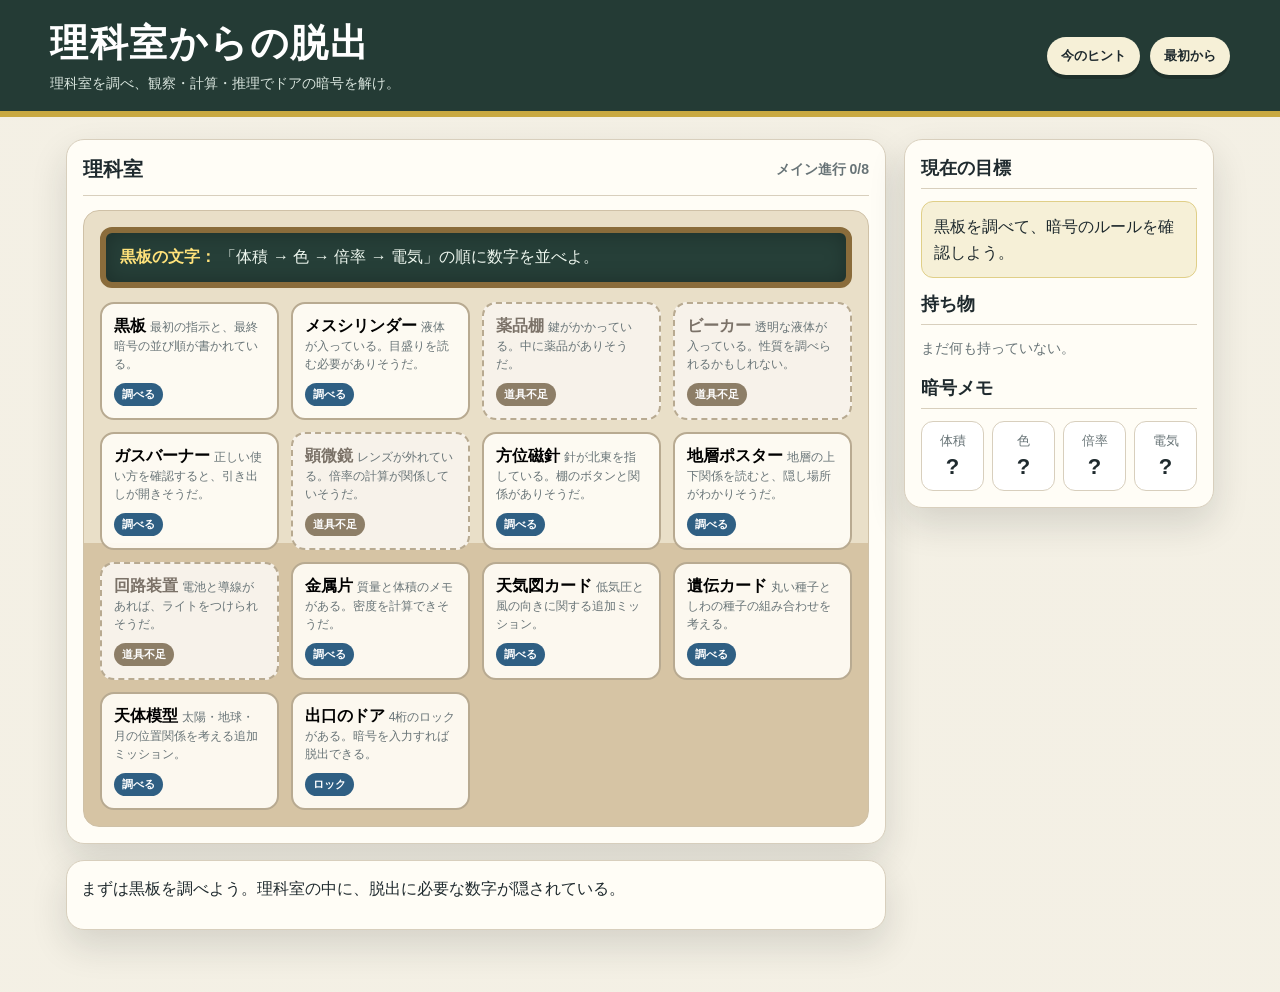
==== escape.html @ 9739a422 "Create escape.html" ====
<!DOCTYPE html>
<html lang="ja">
<head>
  <meta charset="UTF-8" />
  <meta name="viewport" content="width=device-width, initial-scale=1.0" />
  <title>理科室からの脱出</title>

  <style>
    :root {
      --bg: #f3efe3;
      --paper: #fffdf6;
      --ink: #1f2a2e;
      --sub: #687477;
      --green: #2f6f5e;
      --dark-green: #244f45;
      --blue: #2f5f83;
      --red: #a3463a;
      --yellow: #e0bc4f;
      --line: #d8cfbd;
      --shadow: 0 16px 36px rgba(30, 35, 38, 0.14);
      --radius: 18px;
    }

    * {
      box-sizing: border-box;
    }

    body {
      margin: 0;
      font-family: "Yu Gothic", "Hiragino Sans", "Meiryo", sans-serif;
      background:
        linear-gradient(rgba(243, 239, 227, 0.94), rgba(243, 239, 227, 0.94)),
        repeating-linear-gradient(
          90deg,
          transparent 0,
          transparent 38px,
          rgba(0,0,0,0.025) 39px
        );
      color: var(--ink);
    }

    header {
      background: #243b35;
      color: white;
      padding: 18px 20px;
      border-bottom: 6px solid #c9a941;
    }

    .header-inner {
      max-width: 1180px;
      margin: 0 auto;
      display: flex;
      justify-content: space-between;
      gap: 16px;
      align-items: center;
      flex-wrap: wrap;
    }

    h1 {
      margin: 0;
      font-size: clamp(24px, 4vw, 38px);
      letter-spacing: 0.04em;
    }

    .header-note {
      margin: 6px 0 0;
      color: #d9e5de;
      font-size: 14px;
    }

    .top-buttons {
      display: flex;
      gap: 10px;
      flex-wrap: wrap;
    }

    button {
      font-family: inherit;
    }

    .small-btn {
      border: none;
      border-radius: 999px;
      background: #f6f0d7;
      color: #1f2a2e;
      padding: 10px 14px;
      cursor: pointer;
      font-weight: 700;
      box-shadow: 0 4px 0 rgba(0,0,0,0.18);
    }

    .small-btn:hover {
      transform: translateY(1px);
      box-shadow: 0 3px 0 rgba(0,0,0,0.18);
    }

    main {
      max-width: 1180px;
      margin: 22px auto;
      padding: 0 16px 40px;
      display: grid;
      grid-template-columns: minmax(0, 1fr) 310px;
      gap: 18px;
    }

    @media (max-width: 900px) {
      main {
        grid-template-columns: 1fr;
      }
    }

    .room-wrap,
    .side-panel,
    .message-box {
      background: var(--paper);
      border: 1px solid var(--line);
      border-radius: var(--radius);
      box-shadow: var(--shadow);
    }

    .room-wrap {
      padding: 16px;
    }

    .room-title {
      display: flex;
      justify-content: space-between;
      align-items: center;
      gap: 12px;
      border-bottom: 1px solid var(--line);
      padding-bottom: 12px;
      margin-bottom: 14px;
    }

    .room-title h2 {
      margin: 0;
      font-size: 20px;
    }

    .progress {
      font-size: 14px;
      color: var(--sub);
      font-weight: 700;
    }

    .room {
      min-height: 560px;
      border-radius: 16px;
      padding: 16px;
      background:
        linear-gradient(to bottom, #e9dfc8 0 54%, #d6c4a4 54% 100%);
      border: 1px solid #cfc1a7;
      position: relative;
      overflow: hidden;
    }

    .blackboard-band {
      background: #263f38;
      color: #eef7ef;
      border: 6px solid #8a6c3b;
      border-radius: 12px;
      padding: 14px;
      margin-bottom: 14px;
      box-shadow: inset 0 0 20px rgba(0,0,0,0.25);
    }

    .blackboard-band strong {
      color: #ffe27a;
    }

    .spots {
      display: grid;
      grid-template-columns: repeat(4, minmax(120px, 1fr));
      gap: 12px;
    }

    @media (max-width: 720px) {
      .spots {
        grid-template-columns: repeat(2, minmax(120px, 1fr));
      }
    }

    .spot {
      min-height: 108px;
      border: 2px solid #b8aa91;
      border-radius: 14px;
      background: rgba(255, 253, 246, 0.92);
      cursor: pointer;
      text-align: left;
      padding: 12px;
      display: flex;
      flex-direction: column;
      justify-content: space-between;
      transition: 0.16s ease;
      position: relative;
    }

    .spot:hover {
      transform: translateY(-2px);
      border-color: var(--green);
      box-shadow: 0 10px 20px rgba(0,0,0,0.12);
    }

    .spot.solved {
      background: #eef7ee;
      border-color: #77a97f;
    }

    .spot.locked {
      background: #f7f2ea;
      color: #7b7268;
      border-style: dashed;
    }

    .spot-name {
      font-size: 16px;
      font-weight: 800;
    }

    .spot-desc {
      font-size: 12px;
      color: var(--sub);
      line-height: 1.5;
      margin-top: 4px;
    }

    .badge {
      display: inline-block;
      width: fit-content;
      font-size: 11px;
      font-weight: 800;
      color: white;
      background: var(--blue);
      border-radius: 999px;
      padding: 4px 8px;
      margin-top: 10px;
    }

    .spot.solved .badge {
      background: var(--green);
    }

    .spot.locked .badge {
      background: #8d7e67;
    }

    .side-panel {
      padding: 16px;
      height: fit-content;
      position: sticky;
      top: 12px;
    }

    .side-panel h2 {
      font-size: 18px;
      margin: 0 0 12px;
      padding-bottom: 8px;
      border-bottom: 1px solid var(--line);
    }

    .objective {
      background: #f6f0d7;
      border: 1px solid #e0cf88;
      border-radius: 12px;
      padding: 12px;
      line-height: 1.6;
      margin-bottom: 14px;
    }

    .inventory {
      display: grid;
      gap: 8px;
      margin-bottom: 16px;
    }

    .item {
      border: 1px solid var(--line);
      background: #fff;
      border-radius: 12px;
      padding: 10px;
      font-size: 14px;
    }

    .empty {
      color: var(--sub);
      font-size: 14px;
      line-height: 1.6;
    }

    .code-list {
      display: grid;
      grid-template-columns: repeat(4, 1fr);
      gap: 8px;
    }

    .code-cell {
      background: #fff;
      border: 1px solid var(--line);
      border-radius: 12px;
      text-align: center;
      padding: 10px 4px;
    }

    .code-cell small {
      display: block;
      color: var(--sub);
      margin-bottom: 4px;
    }

    .code-cell strong {
      font-size: 22px;
    }

    .message-box {
      margin-top: 16px;
      padding: 14px;
      line-height: 1.7;
      min-height: 70px;
    }

    .message-box strong {
      color: var(--green);
    }

    .modal-back {
      position: fixed;
      inset: 0;
      background: rgba(15, 20, 22, 0.55);
      display: none;
      align-items: center;
      justify-content: center;
      padding: 18px;
      z-index: 20;
    }

    .modal-back.show {
      display: flex;
    }

    .modal {
      width: min(720px, 100%);
      max-height: 90vh;
      overflow: auto;
      background: var(--paper);
      border-radius: 20px;
      border: 1px solid var(--line);
      box-shadow: 0 24px 60px rgba(0,0,0,0.28);
      padding: 18px;
    }

    .modal-head {
      display: flex;
      justify-content: space-between;
      gap: 12px;
      align-items: center;
      border-bottom: 1px solid var(--line);
      padding-bottom: 10px;
      margin-bottom: 14px;
    }

    .modal h2 {
      margin: 0;
      font-size: 22px;
    }

    .close-btn {
      border: none;
      background: #e8e0d1;
      border-radius: 999px;
      width: 36px;
      height: 36px;
      cursor: pointer;
      font-size: 18px;
      font-weight: 800;
    }

    .question {
      background: #fff;
      border: 1px solid var(--line);
      border-radius: 14px;
      padding: 14px;
      line-height: 1.8;
      margin-bottom: 12px;
    }

    .choices {
      display: grid;
      gap: 10px;
    }

    .choice-btn,
    .action-btn {
      border: 1px solid #b8aa91;
      background: #fff;
      border-radius: 12px;
      padding: 12px;
      cursor: pointer;
      text-align: left;
      font-size: 15px;
      line-height: 1.5;
    }

    .choice-btn:hover,
    .action-btn:hover {
      border-color: var(--green);
      background: #f4fbf4;
    }

    .action-btn {
      background: var(--green);
      color: white;
      font-weight: 800;
      text-align: center;
      border: none;
      margin-top: 12px;
    }

    .status {
      margin-top: 12px;
      padding: 12px;
      border-radius: 12px;
      line-height: 1.7;
      display: none;
    }

    .status.show {
      display: block;
    }

    .status.ok {
      background: #edf7ed;
      border: 1px solid #98c49b;
    }

    .status.ng {
      background: #fff0ed;
      border: 1px solid #d99a90;
    }

    .hint-box {
      margin-top: 12px;
      background: #f6f0d7;
      border: 1px solid #e0cf88;
      border-radius: 12px;
      padding: 12px;
      line-height: 1.7;
      display: none;
    }

    .hint-box.show {
      display: block;
    }

    .input-row {
      display: flex;
      gap: 10px;
      flex-wrap: wrap;
      margin-top: 12px;
    }

    .lock-input {
      font-size: 24px;
      letter-spacing: 0.2em;
      padding: 10px 12px;
      border-radius: 12px;
      border: 1px solid var(--line);
      width: 180px;
      background: #fff;
    }

    .clear-screen {
      background: #edf7ed;
      border: 1px solid #98c49b;
      border-radius: 16px;
      padding: 16px;
      line-height: 1.8;
    }

    .review-list {
      margin: 10px 0 0;
      padding-left: 1.2em;
    }

    .review-list li {
      margin-bottom: 6px;
    }
  </style>
</head>

<body>
  <header>
    <div class="header-inner">
      <div>
        <h1>理科室からの脱出</h1>
        <p class="header-note">理科室を調べ、観察・計算・推理でドアの暗号を解け。</p>
      </div>
      <div class="top-buttons">
        <button class="small-btn" id="hintBtn">今のヒント</button>
        <button class="small-btn" id="resetBtn">最初から</button>
      </div>
    </div>
  </header>

  <main>
    <section>
      <div class="room-wrap">
        <div class="room-title">
          <h2>理科室</h2>
          <div class="progress" id="progressText">進行状況を読み込み中...</div>
        </div>

        <div class="room">
          <div class="blackboard-band">
            <strong>黒板の文字：</strong>
            「体積 → 色 → 倍率 → 電気」の順に数字を並べよ。
          </div>

          <div class="spots">
            <button class="spot" data-spot="blackboard">
              <span>
                <span class="spot-name">黒板</span>
                <span class="spot-desc">最初の指示と、最終暗号の並び順が書かれている。</span>
              </span>
              <span class="badge"></span>
            </button>

            <button class="spot" data-spot="cylinder">
              <span>
                <span class="spot-name">メスシリンダー</span>
                <span class="spot-desc">液体が入っている。目盛りを読む必要がありそうだ。</span>
              </span>
              <span class="badge"></span>
            </button>

            <button class="spot" data-spot="shelf">
              <span>
                <span class="spot-name">薬品棚</span>
                <span class="spot-desc">鍵がかかっている。中に薬品がありそうだ。</span>
              </span>
              <span class="badge"></span>
            </button>

            <button class="spot" data-spot="beaker">
              <span>
                <span class="spot-name">ビーカー</span>
                <span class="spot-desc">透明な液体が入っている。性質を調べられるかもしれない。</span>
              </span>
              <span class="badge"></span>
            </button>

            <button class="spot" data-spot="burner">
              <span>
                <span class="spot-name">ガスバーナー</span>
                <span class="spot-desc">正しい使い方を確認すると、引き出しが開きそうだ。</span>
              </span>
              <span class="badge"></span>
            </button>

            <button class="spot" data-spot="microscope">
              <span>
                <span class="spot-name">顕微鏡</span>
                <span class="spot-desc">レンズが外れている。倍率の計算が関係していそうだ。</span>
              </span>
              <span class="badge"></span>
            </button>

            <button class="spot" data-spot="compass">
              <span>
                <span class="spot-name">方位磁針</span>
                <span class="spot-desc">針が北東を指している。棚のボタンと関係がありそうだ。</span>
              </span>
              <span class="badge"></span>
            </button>

            <button class="spot" data-spot="geology">
              <span>
                <span class="spot-name">地層ポスター</span>
                <span class="spot-desc">地層の上下関係を読むと、隠し場所がわかりそうだ。</span>
              </span>
              <span class="badge"></span>
            </button>

            <button class="spot" data-spot="circuit">
              <span>
                <span class="spot-name">回路装置</span>
                <span class="spot-desc">電池と導線があれば、ライトをつけられそうだ。</span>
              </span>
              <span class="badge"></span>
            </button>

            <button class="spot" data-spot="density">
              <span>
                <span class="spot-name">金属片</span>
                <span class="spot-desc">質量と体積のメモがある。密度を計算できそうだ。</span>
              </span>
              <span class="badge"></span>
            </button>

            <button class="spot" data-spot="weather">
              <span>
                <span class="spot-name">天気図カード</span>
                <span class="spot-desc">低気圧と風の向きに関する追加ミッション。</span>
              </span>
              <span class="badge"></span>
            </button>

            <button class="spot" data-spot="heredity">
              <span>
                <span class="spot-name">遺伝カード</span>
                <span class="spot-desc">丸い種子としわの種子の組み合わせを考える。</span>
              </span>
              <span class="badge"></span>
            </button>

            <button class="spot" data-spot="space">
              <span>
                <span class="spot-name">天体模型</span>
                <span class="spot-desc">太陽・地球・月の位置関係を考える追加ミッション。</span>
              </span>
              <span class="badge"></span>
            </button>

            <button class="spot" data-spot="door">
              <span>
                <span class="spot-name">出口のドア</span>
                <span class="spot-desc">4桁のロックがある。暗号を入力すれば脱出できる。</span>
              </span>
              <span class="badge"></span>
            </button>
          </div>
        </div>
      </div>

      <div class="message-box" id="messageBox">
        まずは黒板を調べよう。理科室の中に、脱出に必要な数字が隠されている。
      </div>
    </section>

    <aside class="side-panel">
      <h2>現在の目標</h2>
      <div class="objective" id="objectiveBox">
        黒板を調べて、暗号のルールを確認しよう。
      </div>

      <h2>持ち物</h2>
      <div class="inventory" id="inventoryBox"></div>

      <h2>暗号メモ</h2>
      <div class="code-list">
        <div class="code-cell">
          <small>体積</small>
          <strong id="codeVolume">?</strong>
        </div>
        <div class="code-cell">
          <small>色</small>
          <strong id="codeColor">?</strong>
        </div>
        <div class="code-cell">
          <small>倍率</small>
          <strong id="codeMicro">?</strong>
        </div>
        <div class="code-cell">
          <small>電気</small>
          <strong id="codeElectric">?</strong>
        </div>
      </div>
    </aside>
  </main>

  <div class="modal-back" id="modalBack">
    <div class="modal">
      <div class="modal-head">
        <h2 id="modalTitle">タイトル</h2>
        <button class="close-btn" id="closeModal">×</button>
      </div>
      <div id="modalBody"></div>
      <div class="hint-box" id="modalHint"></div>
      <div class="status" id="modalStatus"></div>
    </div>
  </div>

  <script>
    const FINAL_CODE = "8714";

    const defaultState = {
      items: [],
      solved: {},
      codes: {},
      hintIndex: {},
      currentTarget: "黒板を調べて、暗号のルールを確認しよう。",
      clear: false
    };

    let state = loadState();

    const itemInfo = {
      "小さな鍵": "薬品棚を開けるための鍵。",
      "BTB溶液": "酸性・中性・アルカリ性を色で調べる薬品。",
      "接眼レンズ": "顕微鏡に取り付けるレンズ。",
      "導線": "回路をつなぐための線。",
      "電池": "回路に電流を流すための電源。"
    };

    const hints = {
      blackboard: [
        "黒板には、最後の暗号の並び順が書かれている。",
        "体積、色、倍率、電気の4つの数字を集める。",
        "集めた数字を、黒板の順番でドアに入力する。"
      ],
      cylinder: [
        "メスシリンダーは、目線を液面と同じ高さにして読む。",
        "液面は少しへこんで見える。読むのは一番低いところ。",
        "この液体は38mL。暗号には一の位を使う。"
      ],
      shelf: [
        "薬品棚には鍵がかかっている。",
        "鍵は、最初に解ける測定の謎に関係している。",
        "メスシリンダーを調べてみよう。"
      ],
      beaker: [
        "透明な液体の性質を調べるには、薬品が必要。",
        "BTB溶液は、酸性で黄色、中性で緑色、アルカリ性で青色になる。",
        "黄色になったら、薬品棚のメモの『黄』に対応する数字を見る。"
      ],
      burner: [
        "ガスバーナーは、安全な手順で使う必要がある。",
        "マッチに火をつけてから、ガス調節ねじを少し開く。",
        "元栓を開く → マッチに火 → ガス調節ねじ → 空気調節ねじ、の順に考える。"
      ],
      microscope: [
        "顕微鏡は、接眼レンズと対物レンズの倍率をかける。",
        "接眼レンズ10倍、対物レンズ15倍なら、10×15。",
        "150倍なので、暗号には百の位の1を使う。"
      ],
      compass: [
        "方位磁針のN極は北を指す。",
        "北東は、北と東の間の方角。",
        "棚の方角ボタンは、N → E の順に押す。"
      ],
      geology: [
        "地層は、ふつう下にあるものほど古い。",
        "ポスターの一番下の地層に注目する。",
        "一番古い地層の裏に電池が隠されている。"
      ],
      circuit: [
        "電流計は、電流の通り道に入れる。",
        "電圧計は、測りたい部分をはさむようにつなぐ。",
        "電流計は直列、電圧計は並列。"
      ],
      door: [
        "ドアの暗号は4桁。",
        "黒板の順番は、体積 → 色 → 倍率 → 電気。",
        "暗号メモの4つの数字を左から順に入力する。"
      ],
      density: [
        "密度は、質量÷体積で求める。",
        "54g ÷ 20cm³ を計算する。",
        "密度は2.7g/cm³。アルミニウムに近い。"
      ],
      weather: [
        "日本付近の低気圧では、風は中心に向かって吹き込む。",
        "北半球では、低気圧のまわりの風は反時計回りに吹き込む。",
        "答えは反時計回り。"
      ],
      heredity: [
        "Aaの親は、Aかaのどちらかを子に渡す。",
        "Aa×Aaでは、AA、Aa、Aa、aaの4通りになる。",
        "表れ方は、丸：しわ＝3：1。"
      ],
      space: [
        "満月は、太陽・地球・月の順にほぼ一直線になるときに見える。",
        "地球から見ると、月の太陽に照らされた面が全部見える。",
        "満月では、地球が太陽と月の間にある。"
      ]
    };

    const spotNames = {
      blackboard: "黒板",
      cylinder: "メスシリンダー",
      shelf: "薬品棚",
      beaker: "ビーカー",
      burner: "ガスバーナー",
      microscope: "顕微鏡",
      compass: "方位磁針",
      geology: "地層ポスター",
      circuit: "回路装置",
      density: "金属片",
      weather: "天気図カード",
      heredity: "遺伝カード",
      space: "天体模型",
      door: "出口のドア"
    };

    const requiredItems = {
      shelf: ["小さな鍵"],
      beaker: ["BTB溶液"],
      microscope: ["接眼レンズ"],
      circuit: ["導線", "電池"]
    };

    document.querySelectorAll(".spot").forEach(button => {
      button.addEventListener("click", () => {
        const spot = button.dataset.spot;
        handleSpot(spot);
      });
    });

    document.getElementById("closeModal").addEventListener("click", closeModal);
    document.getElementById("modalBack").addEventListener("click", event => {
      if (event.target.id === "modalBack") closeModal();
    });

    document.getElementById("resetBtn").addEventListener("click", () => {
      const ok = confirm("最初からやり直しますか？");
      if (!ok) return;
      localStorage.removeItem("rikaEscapeState");
      state = structuredClone(defaultState);
      saveState();
      render();
      setMessage("最初から始めます。まずは黒板を調べよう。");
    });

    document.getElementById("hintBtn").addEventListener("click", () => {
      openInfo(
        "blackboard",
        "今のヒント",
        `
          <div class="question">
            <p><strong>現在の目標</strong></p>
            <p>${state.currentTarget}</p>
            <p>迷ったら、まだ解決済みになっていない場所を調べよう。</p>
          </div>
        `
      );
    });

    function handleSpot(spot) {
      if (state.clear && spot !== "door") {
        setMessage("すでに脱出成功している。もう一度遊ぶ場合は「最初から」を押そう。");
        return;
      }

      switch (spot) {
        case "blackboard":
          openBlackboard();
          break;
        case "cylinder":
          openCylinder();
          break;
        case "shelf":
          openShelf();
          break;
        case "beaker":
          openBeaker();
          break;
        case "burner":
          openBurner();
          break;
        case "microscope":
          openMicroscope();
          break;
        case "compass":
          openCompass();
          break;
        case "geology":
          openGeology();
          break;
        case "circuit":
          openCircuit();
          break;
        case "density":
          openDensity();
          break;
        case "weather":
          openWeather();
          break;
        case "heredity":
          openHeredity();
          break;
        case "space":
          openSpace();
          break;
        case "door":
          openDoor();
          break;
      }
    }

    function openBlackboard() {
      state.solved.blackboard = true;
      state.currentTarget = "メスシリンダーを調べて、体積の数字を手に入れよう。";
      saveState();
      render();

      openInfo(
        "blackboard",
        "黒板",
        `
          <div class="question">
            <p>黒板には、先生の文字でこう書かれている。</p>
            <p><strong>「体積 → 色 → 倍率 → 電気」</strong></p>
            <p>4つの数字をこの順番に並べると、出口のドアが開く。</p>
            <p>まずは、理科室の中にある器具を調べよう。</p>
          </div>
        `
      );
      setMessage("黒板のルールを確認した。暗号は「体積 → 色 → 倍率 → 電気」の順番だ。");
    }

    function openCylinder() {
      if (state.solved.cylinder) {
        openInfo(
          "cylinder",
          "メスシリンダー",
          `
            <div class="question">
              <p>液体の体積は38mLだった。</p>
              <p>暗号「体積」の数字は、一の位の <strong>8</strong>。</p>
            </div>
          `
        );
        return;
      }

      askQuestion({
        id: "cylinder",
        title: "メスシリンダー",
        question: `
          <p>メスシリンダーに液体が入っている。</p>
          <p>液面の一番低いところは、30mLと40mLの間で、40mLより2目盛り下にある。</p>
          <p><strong>液体の体積は何mLか。</strong></p>
        `,
        choices: [
          "36mL",
          "38mL",
          "40mL",
          "42mL"
        ],
        answer: 1,
        correct: () => {
          state.solved.cylinder = true;
          state.codes.volume = "8";
          addItem("小さな鍵");
          state.currentTarget = "薬品棚を開けて、液体の性質を調べる道具を探そう。";
          saveState();
          render();
          setMessage("メスシリンダーの目盛りを読んだ。暗号「体積」は8。小さな鍵も手に入れた。");
        },
        correctMessage: "正解。メスシリンダーは液面の一番低いところを読む。38mLなので、一の位の8を暗号に使う。小さな鍵を手に入れた。",
        wrongMessage: "違う。目盛りは真横から見て、液面の一番低いところを読む。"
      });
    }

    function openShelf() {
      if (!hasItem("小さな鍵")) {
        openInfo(
          "shelf",
          "薬品棚",
          `
            <div class="question">
              <p>薬品棚には鍵がかかっている。</p>
              <p>鍵があれば開けられそうだ。</p>
            </div>
          `
        );
        setMessage("薬品棚は開かない。どこかで鍵を手に入れる必要がある。");
        return;
      }

      if (state.solved.shelf) {
        openInfo(
          "shelf",
          "薬品棚",
          `
            <div class="question">
              <p>棚の中には、古いメモが残っている。</p>
              <p><strong>青は3、緑は5、黄は7</strong></p>
              <p>BTB溶液の色と関係がありそうだ。</p>
            </div>
          `
        );
        return;
      }

      state.solved.shelf = true;
      addItem("BTB溶液");
      state.currentTarget = "BTB溶液をビーカーの液体に使って、色の数字を見つけよう。";
      saveState();
      render();

      openInfo(
        "shelf",
        "薬品棚",
        `
          <div class="question">
            <p>小さな鍵で薬品棚が開いた。</p>
            <p><strong>BTB溶液</strong>を手に入れた。</p>
            <p>棚の中のメモには、こう書かれている。</p>
            <p><strong>青は3、緑は5、黄は7</strong></p>
          </div>
        `
      );
      setMessage("薬品棚が開いた。BTB溶液と、色を数字に変えるメモを見つけた。");
    }

    function openBeaker() {
      if (!hasItem("BTB溶液")) {
        openInfo(
          "beaker",
          "ビーカー",
          `
            <div class="question">
              <p>ビーカーには透明な液体が入っている。</p>
              <p>このままでは、酸性・中性・アルカリ性のどれかはわからない。</p>
            </div>
          `
        );
        setMessage("ビーカーの液体を調べるには、性質を調べる薬品が必要だ。");
        return;
      }

      if (state.solved.beaker) {
        openInfo(
          "beaker",
          "ビーカー",
          `
            <div class="question">
              <p>BTB溶液を入れると、液体は黄色になった。</p>
              <p>棚のメモより、黄色は <strong>7</strong>。</p>
            </div>
          `
        );
        return;
      }

      askQuestion({
        id: "beaker",
        title: "ビーカーとBTB溶液",
        question: `
          <p>ビーカーの液体にBTB溶液を入れると、<strong>黄色</strong>になった。</p>
          <p><strong>この液体の性質は何か。</strong></p>
        `,
        choices: [
          "酸性",
          "中性",
          "アルカリ性",
          "金属"
        ],
        answer: 0,
        correct: () => {
          state.solved.beaker = true;
          state.codes.color = "7";
          state.currentTarget = "ガスバーナーの使い方を確認して、顕微鏡に必要な部品を探そう。";
          saveState();
          render();
          setMessage("BTB溶液が黄色になった。棚のメモから、暗号「色」は7。");
        },
        correctMessage: "正解。BTB溶液は酸性で黄色になる。棚のメモでは黄色は7なので、暗号「色」は7。",
        wrongMessage: "違う。BTB溶液は、酸性で黄色、中性で緑色、アルカリ性で青色になる。"
      });
    }

    function openBurner() {
      if (state.solved.burner) {
        openInfo(
          "burner",
          "ガスバーナー",
          `
            <div class="question">
              <p>ガスバーナーの使い方を確認し、引き出しから接眼レンズを見つけた。</p>
            </div>
          `
        );
        return;
      }

      askQuestion({
        id: "burner",
        title: "ガスバーナー",
        question: `
          <p>ガスバーナーの近くに、安全確認カードがある。</p>
          <p><strong>ガスバーナーを使い始めるときの手順として、最も適切なものはどれか。</strong></p>
        `,
        choices: [
          "空気調節ねじを全開にしてから、元栓を開く",
          "元栓を開き、マッチに火をつけ、ガス調節ねじを少し開く",
          "ガス調節ねじを大きく開いてから、マッチを探す",
          "炎が赤いまま実験を始める"
        ],
        answer: 1,
        correct: () => {
          state.solved.burner = true;
          addItem("接眼レンズ");
          state.currentTarget = "顕微鏡に接眼レンズをつけて、倍率の数字を求めよう。";
          saveState();
          render();
          setMessage("ガスバーナーの安全な使い方を確認した。引き出しから接眼レンズを手に入れた。");
        },
        correctMessage: "正解。安全な手順を確認すると、机の引き出しが開いた。接眼レンズを手に入れた。",
        wrongMessage: "違う。ガスを出しすぎたり、火をつける前にガスを大きく開いたりするのは危険。"
      });
    }

    function openMicroscope() {
      if (!hasItem("接眼レンズ")) {
        openInfo(
          "microscope",
          "顕微鏡",
          `
            <div class="question">
              <p>顕微鏡はあるが、接眼レンズが外れている。</p>
              <p>レンズを見つければ使えそうだ。</p>
            </div>
          `
        );
        setMessage("顕微鏡には接眼レンズが必要だ。理科室の別の場所を調べよう。");
        return;
      }

      if (state.solved.microscope) {
        openInfo(
          "microscope",
          "顕微鏡",
          `
            <div class="question">
              <p>接眼レンズ10倍、対物レンズ15倍。</p>
              <p>倍率は150倍。暗号「倍率」は百の位の <strong>1</strong>。</p>
            </div>
          `
        );
        return;
      }

      askQuestion({
        id: "microscope",
        title: "顕微鏡",
        question: `
          <p>顕微鏡に接眼レンズを取り付けた。</p>
          <p>接眼レンズは10倍、対物レンズは15倍と書かれている。</p>
          <p><strong>この顕微鏡の倍率は何倍か。</strong></p>
        `,
        choices: [
          "25倍",
          "50倍",
          "150倍",
          "250倍"
        ],
        answer: 2,
        correct: () => {
          state.solved.microscope = true;
          state.codes.micro = "1";
          state.currentTarget = "方位磁針と地層ポスターを調べて、回路に必要な道具を集めよう。";
          saveState();
          render();
          setMessage("顕微鏡の倍率を計算した。150倍なので、暗号「倍率」は1。");
        },
        correctMessage: "正解。顕微鏡の倍率は、接眼レンズ×対物レンズ。10×15＝150倍。暗号には百の位の1を使う。",
        wrongMessage: "違う。顕微鏡の倍率は、接眼レンズの倍率と対物レンズの倍率をかける。"
      });
    }

    function openCompass() {
      if (state.solved.compass) {
        openInfo(
          "compass",
          "方位磁針",
          `
            <div class="question">
              <p>方位磁針は北東を指していた。</p>
              <p>N → E の順に棚のボタンを押すと、導線が出てきた。</p>
            </div>
          `
        );
        return;
      }

      askQuestion({
        id: "compass",
        title: "方位磁針",
        question: `
          <p>方位磁針の針は、北東を指している。</p>
          <p>近くの小さな箱には、N・E・S・Wのボタンがある。</p>
          <p><strong>北東を表すには、どの順番で押せばよいか。</strong></p>
        `,
        choices: [
          "N → E",
          "S → W",
          "E → S",
          "W → N"
        ],
        answer: 0,
        correct: () => {
          state.solved.compass = true;
          addItem("導線");
          state.currentTarget = "地層ポスターを調べて、回路に必要な電池を探そう。";
          saveState();
          render();
          setMessage("方位磁針の向きから箱を開けた。導線を手に入れた。");
        },
        correctMessage: "正解。北東は北と東の間なので、N → E。箱から導線が出てきた。",
        wrongMessage: "違う。北東は、北と東の間の方角。"
      });
    }

    function openGeology() {
      if (state.solved.geology) {
        openInfo(
          "geology",
          "地層ポスター",
          `
            <div class="question">
              <p>ふつう、下の地層ほど古い。</p>
              <p>一番下の地層の裏から電池を見つけた。</p>
            </div>
          `
        );
        return;
      }

      askQuestion({
        id: "geology",
        title: "地層ポスター",
        question: `
          <p>地層ポスターには、上からA層、B層、C層の順に地層が描かれている。</p>
          <p><strong>ふつう、最も古い地層はどれか。</strong></p>
        `,
        choices: [
          "一番上のA層",
          "真ん中のB層",
          "一番下のC層",
          "地層の上下では古さはわからない"
        ],
        answer: 2,
        correct: () => {
          state.solved.geology = true;
          addItem("電池");
          state.currentTarget = "導線と電池を使って、回路装置のライトをつけよう。";
          saveState();
          render();
          setMessage("地層の上下関係を読んだ。一番下の地層の裏から電池を手に入れた。");
        },
        correctMessage: "正解。ふつう、下にある地層ほど古い。一番下のC層の裏から電池を手に入れた。",
        wrongMessage: "違う。地層は、基本的には下にあるものほど古い。"
      });
    }

    function openCircuit() {
      if (!hasItem("導線") || !hasItem("電池")) {
        openInfo(
          "circuit",
          "回路装置",
          `
            <div class="question">
              <p>回路装置はあるが、まだ部品が足りない。</p>
              <p>必要なもの：<strong>導線</strong>、<strong>電池</strong></p>
            </div>
          `
        );
        setMessage("回路を動かすには、導線と電池が必要だ。");
        return;
      }

      if (state.solved.circuit) {
        openInfo(
          "circuit",
          "回路装置",
          `
            <div class="question">
              <p>電流計は直列、電圧計は並列につないだ。</p>
              <p>ライトがつき、壁に数字 <strong>4</strong> が浮かび上がった。</p>
            </div>
          `
        );
        return;
      }

      askQuestion({
        id: "circuit",
        title: "回路装置",
        question: `
          <p>導線と電池で回路をつなげられそうだ。</p>
          <p>ライトをつけるには、電流計と電圧計のつなぎ方を正しく選ぶ必要がある。</p>
          <p><strong>正しい組み合わせはどれか。</strong></p>
        `,
        choices: [
          "電流計は直列、電圧計は並列",
          "電流計は並列、電圧計は直列",
          "電流計も電圧計も直列",
          "電流計も電圧計も並列"
        ],
        answer: 0,
        correct: () => {
          state.solved.circuit = true;
          state.codes.electric = "4";
          state.currentTarget = "4つの暗号を黒板の順に並べ、出口のドアを開けよう。";
          saveState();
          render();
          setMessage("回路が正しくつながり、ライトがついた。壁に数字4が見えた。暗号「電気」は4。");
        },
        correctMessage: "正解。電流計は直列、電圧計は並列につなぐ。ライトがつき、壁に数字4が見えた。",
        wrongMessage: "違う。電流計は電流の通り道に入れる。電圧計は測りたい部分をはさむようにつなぐ。"
      });
    }

    function openDensity() {
      if (state.solved.density) {
        openInfo(
          "density",
          "金属片",
          `
            <div class="question">
              <p>質量54g、体積20cm³。</p>
              <p>密度は 54 ÷ 20 = 2.7g/cm³。</p>
              <p>アルミニウムに近い金属だった。</p>
            </div>
          `
        );
        return;
      }

      askQuestion({
        id: "density",
        title: "金属片の追加ミッション",
        question: `
          <p>金属片の横にメモがある。</p>
          <p>質量：54g　体積：20cm³</p>
          <p><strong>この金属片の密度は何g/cm³か。</strong></p>
        `,
        choices: [
          "0.37g/cm³",
          "2.7g/cm³",
          "34g/cm³",
          "74g/cm³"
        ],
        answer: 1,
        correct: () => {
          state.solved.density = true;
          saveState();
          render();
          setMessage("追加ミッション達成。密度は質量÷体積で求める。");
        },
        correctMessage: "正解。密度＝質量÷体積。54÷20＝2.7g/cm³。",
        wrongMessage: "違う。密度は、質量÷体積で求める。"
      });
    }

    function openWeather() {
      if (state.solved.weather) {
        openInfo(
          "weather",
          "天気図カード",
          `
            <div class="question">
              <p>日本付近の低気圧では、風は反時計回りに中心へ吹き込む。</p>
            </div>
          `
        );
        return;
      }

      askQuestion({
        id: "weather",
        title: "天気図カードの追加ミッション",
        question: `
          <p>天気図カードに低気圧が描かれている。</p>
          <p><strong>日本付近の低気圧のまわりでは、風はおよそどのように吹くか。</strong></p>
        `,
        choices: [
          "時計回りに外へ吹き出す",
          "時計回りに中心へ吹き込む",
          "反時計回りに中心へ吹き込む",
          "まっすぐ北へだけ吹く"
        ],
        answer: 2,
        correct: () => {
          state.solved.weather = true;
          saveState();
          render();
          setMessage("追加ミッション達成。低気圧の風の向きを確認した。");
        },
        correctMessage: "正解。日本付近の低気圧では、風は反時計回りに中心へ吹き込む。",
        wrongMessage: "違う。低気圧では、風は中心に向かって吹き込む。北半球では反時計回り。"
      });
    }

    function openHeredity() {
      if (state.solved.heredity) {
        openInfo(
          "heredity",
          "遺伝カード",
          `
            <div class="question">
              <p>Aa×Aaでは、AA、Aa、Aa、aaの4通り。</p>
              <p>丸い種子：しわの種子＝3：1。</p>
            </div>
          `
        );
        return;
      }

      askQuestion({
        id: "heredity",
        title: "遺伝カードの追加ミッション",
        question: `
          <p>丸い種子をつくる遺伝子をA、しわの種子をつくる遺伝子をaとする。</p>
          <p>Aはaに対して顕性とする。</p>
          <p><strong>Aa×Aaでできる子の表れ方は、およそどれか。</strong></p>
        `,
        choices: [
          "丸：しわ＝1：1",
          "丸：しわ＝2：2",
          "丸：しわ＝3：1",
          "丸：しわ＝1：3"
        ],
        answer: 2,
        correct: () => {
          state.solved.heredity = true;
          saveState();
          render();
          setMessage("追加ミッション達成。Aa×Aaでは、表れ方はおよそ3：1になる。");
        },
        correctMessage: "正解。AA、Aa、Aa、aaの4通りなので、表れ方は丸：しわ＝3：1。",
        wrongMessage: "違う。Aaの親は、Aかaのどちらかを子に渡す。組み合わせ表を考えよう。"
      });
    }

    function openSpace() {
      if (state.solved.space) {
        openInfo(
          "space",
          "天体模型",
          `
            <div class="question">
              <p>満月では、太陽・地球・月の順にほぼ一直線になる。</p>
            </div>
          `
        );
        return;
      }

      askQuestion({
        id: "space",
        title: "天体模型の追加ミッション",
        question: `
          <p>太陽・地球・月の模型がある。</p>
          <p><strong>満月に近い位置関係はどれか。</strong></p>
        `,
        choices: [
          "太陽・月・地球の順に並ぶ",
          "太陽・地球・月の順に並ぶ",
          "地球・太陽・月の順に並ぶ",
          "月・太陽・地球の順に並ぶ"
        ],
        answer: 1,
        correct: () => {
          state.solved.space = true;
          saveState();
          render();
          setMessage("追加ミッション達成。満月のときの太陽・地球・月の位置関係を確認した。");
        },
        correctMessage: "正解。満月では、太陽・地球・月の順にほぼ一直線になる。",
        wrongMessage: "違う。満月では、地球から見て月の明るい面がほぼ全部見える。"
      });
    }

    function openDoor() {
      const currentCode =
        (state.codes.volume || "?") +
        (state.codes.color || "?") +
        (state.codes.micro || "?") +
        (state.codes.electric || "?");

      openInfo(
        "door",
        "出口のドア",
        `
          <div class="question">
            <p>ドアには4桁のロックがある。</p>
            <p>黒板の順番は、<strong>体積 → 色 → 倍率 → 電気</strong>。</p>
            <p>現在の暗号メモ：<strong>${currentCode}</strong></p>
            <div class="input-row">
              <input class="lock-input" id="doorInput" type="text" maxlength="4" inputmode="numeric" placeholder="4桁">
              <button class="action-btn" id="doorSubmit">ロックを開ける</button>
            </div>
          </div>
        `
      );

      setTimeout(() => {
        const input = document.getElementById("doorInput");
        const submit = document.getElementById("doorSubmit");
        input.focus();

        submit.addEventListener("click", checkDoor);
        input.addEventListener("keydown", event => {
          if (event.key === "Enter") checkDoor();
        });
      }, 0);
    }

    function checkDoor() {
      const input = document.getElementById("doorInput");
      const value = input.value.trim();
      const status = document.getElementById("modalStatus");

      if (value === FINAL_CODE) {
        state.clear = true;
        state.solved.door = true;
        state.currentTarget = "脱出成功。振り返りで、使った理科知識を確認しよう。";
        saveState();
        render();

        document.getElementById("modalBody").innerHTML = `
          <div class="clear-screen">
            <h2>脱出成功</h2>
            <p>ドアのロックが開いた。</p>
            <p>今回の暗号は、黒板の順に並べて <strong>${FINAL_CODE}</strong> だった。</p>

            <p><strong>使った理科知識</strong></p>
            <ul class="review-list">
              <li>メスシリンダーは、液面の一番低いところを読む。</li>
              <li>BTB溶液は、酸性で黄色、中性で緑色、アルカリ性で青色になる。</li>
              <li>顕微鏡の倍率は、接眼レンズの倍率×対物レンズの倍率で求める。</li>
              <li>電流計は直列、電圧計は並列につなぐ。</li>
              <li>方位磁針は北を基準に方角を考える。</li>
              <li>ふつう、下にある地層ほど古い。</li>
            </ul>
          </div>
        `;
        status.className = "status";
        status.textContent = "";
        setMessage("脱出成功。最後に、どの場面でどの理科知識を使ったか振り返ろう。");
      } else {
        status.className = "status ng show";
        status.textContent = "番号が違う。黒板の順番は「体積 → 色 → 倍率 → 電気」。暗号メモをもう一度確認しよう。";
      }
    }

    function askQuestion(config) {
      openBase(config.id, config.title);

      const body = document.getElementById("modalBody");
      body.innerHTML = `
        <div class="question">${config.question}</div>
        <div class="choices" id="choicesBox"></div>
      `;

      const choicesBox = document.getElementById("choicesBox");

      config.choices.forEach((choice, index) => {
        const button = document.createElement("button");
        button.className = "choice-btn";
        button.textContent = choice;

        button.addEventListener("click", () => {
          const status = document.getElementById("modalStatus");

          if (index === config.answer) {
            config.correct();
            status.className = "status ok show";
            status.textContent = config.correctMessage;
            document.querySelectorAll(".choice-btn").forEach(btn => {
              btn.disabled = true;
              btn.style.cursor = "default";
            });
          } else {
            status.className = "status ng show";
            status.textContent = config.wrongMessage;
          }
        });

        choicesBox.appendChild(button);
      });
    }

    function openInfo(id, title, html) {
      openBase(id, title);
      document.getElementById("modalBody").innerHTML = html;
    }

    function openBase(id, title) {
      state.activeSpot = id;
      saveState();

      document.getElementById("modalTitle").textContent = title;
      document.getElementById("modalBody").innerHTML = "";
      document.getElementById("modalStatus").className = "status";
      document.getElementById("modalStatus").textContent = "";

      const hintBox = document.getElementById("modalHint");
      hintBox.className = "hint-box";
      hintBox.textContent = "";

      const modalBack = document.getElementById("modalBack");
      modalBack.classList.add("show");
    }

    function closeModal() {
      document.getElementById("modalBack").classList.remove("show");
    }

    document.addEventListener("keydown", event => {
      if (event.key === "Escape") closeModal();
    });

    document.getElementById("modalBack").addEventListener("dblclick", () => {
      const id = state.activeSpot || "blackboard";
      showModalHint(id);
    });

    document.getElementById("hintBtn").addEventListener("contextmenu", event => {
      event.preventDefault();
    });

    document.addEventListener("click", event => {
      if (event.target.id === "hintBtn") return;
    });

    document.getElementById("modalBack").addEventListener("click", event => {
      if (event.target.classList.contains("modal")) {
        const id = state.activeSpot || "blackboard";
        showModalHint(id);
      }
    });

    function showModalHint(id) {
      const list = hints[id] || hints.blackboard;
      const current = state.hintIndex[id] || 0;
      const next = Math.min(current, list.length - 1);

      const hintBox = document.getElementById("modalHint");
      hintBox.className = "hint-box show";
      hintBox.innerHTML = `<strong>ヒント${next + 1}</strong><br>${list[next]}`;

      state.hintIndex[id] = Math.min(current + 1, list.length - 1);
      saveState();
    }

    function addItem(name) {
      if (!state.items.includes(name)) {
        state.items.push(name);
      }
    }

    function hasItem(name) {
      return state.items.includes(name);
    }

    function setMessage(text) {
      document.getElementById("messageBox").innerHTML = text;
    }

    function render() {
      renderInventory();
      renderCodes();
      renderSpots();

      const solvedMain = [
        "cylinder",
        "shelf",
        "beaker",
        "burner",
        "microscope",
        "compass",
        "geology",
        "circuit"
      ].filter(key => state.solved[key]).length;

      document.getElementById("progressText").textContent =
        `メイン進行 ${solvedMain}/8`;

      document.getElementById("objectiveBox").textContent = state.currentTarget;
    }

    function renderInventory() {
      const box = document.getElementById("inventoryBox");
      box.innerHTML = "";

      if (state.items.length === 0) {
        box.innerHTML = `<div class="empty">まだ何も持っていない。</div>`;
        return;
      }

      state.items.forEach(item => {
        const div = document.createElement("div");
        div.className = "item";
        div.innerHTML = `<strong>${item}</strong><br><span>${itemInfo[item] || "手に入れた道具。"}</span>`;
        box.appendChild(div);
      });
    }

    function renderCodes() {
      document.getElementById("codeVolume").textContent = state.codes.volume || "?";
      document.getElementById("codeColor").textContent = state.codes.color || "?";
      document.getElementById("codeMicro").textContent = state.codes.micro || "?";
      document.getElementById("codeElectric").textContent = state.codes.electric || "?";
    }

    function renderSpots() {
      document.querySelectorAll(".spot").forEach(button => {
        const spot = button.dataset.spot;
        const badge = button.querySelector(".badge");

        button.classList.remove("solved", "locked");

        if (state.solved[spot]) {
          button.classList.add("solved");
          badge.textContent = "解決済み";
          return;
        }

        const needs = requiredItems[spot] || [];
        const locked = needs.some(item => !hasItem(item));

        if (locked) {
          button.classList.add("locked");
          badge.textContent = "道具不足";
        } else if (spot === "door") {
          badge.textContent = "ロック";
        } else {
          badge.textContent = "調べる";
        }
      });
    }

    function saveState() {
      localStorage.setItem("rikaEscapeState", JSON.stringify(state));
    }

    function loadState() {
      const saved = localStorage.getItem("rikaEscapeState");
      if (!saved) return structuredClone(defaultState);

      try {
        const parsed = JSON.parse(saved);
        return {
          ...structuredClone(defaultState),
          ...parsed,
          items: parsed.items || [],
          solved: parsed.solved || {},
          codes: parsed.codes || {},
          hintIndex: parsed.hintIndex || {}
        };
      } catch {
        return structuredClone(defaultState);
      }
    }

    render();
  </script>
</body>
</html>
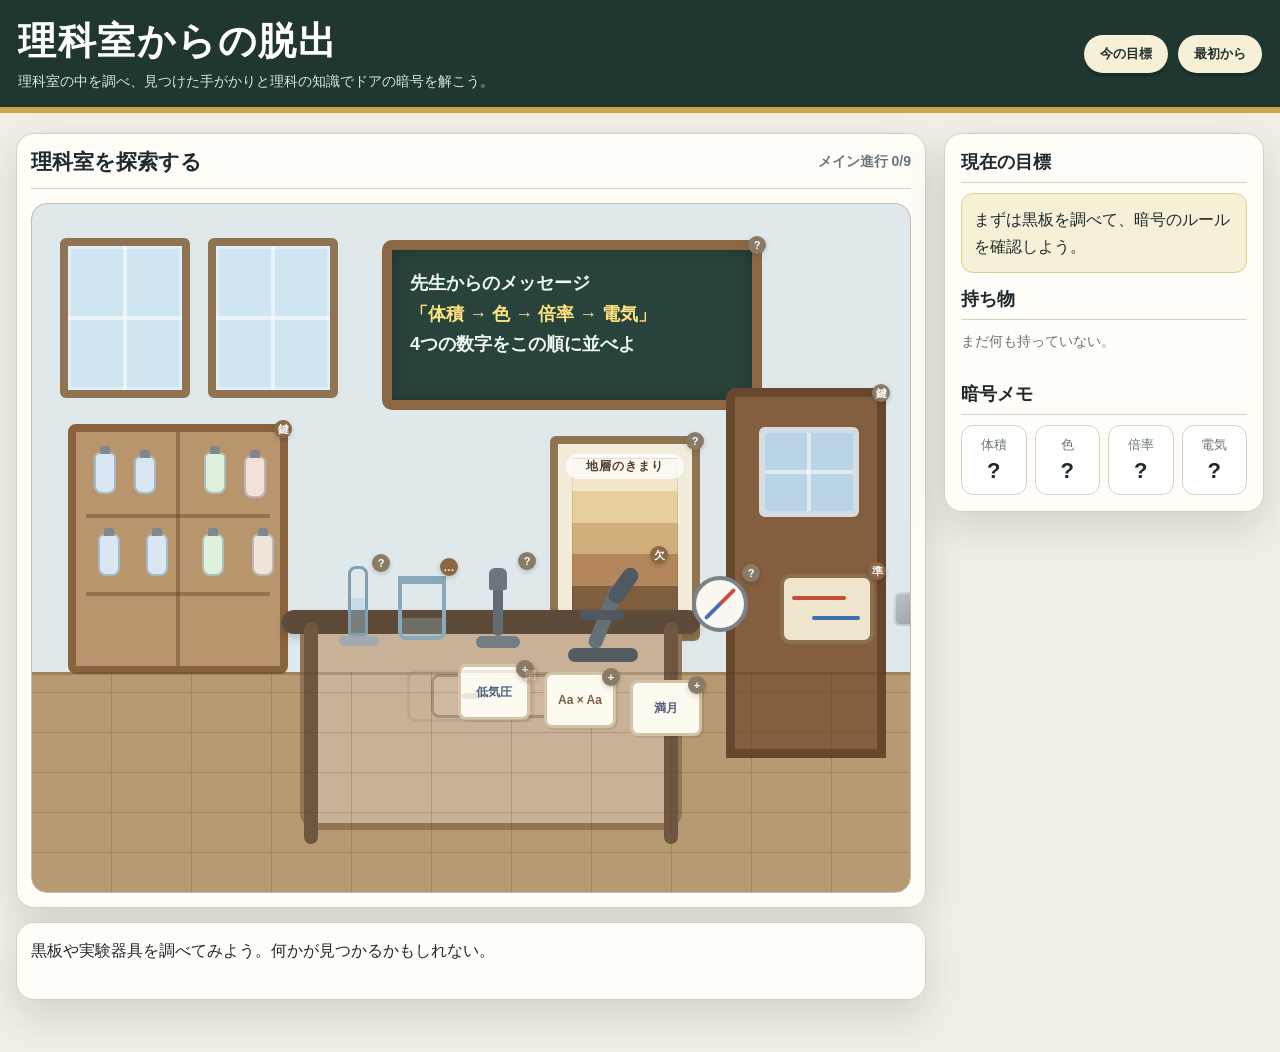
==== commit d1962f73: "Update escape.html" ====
--- a/escape.html
+++ b/escape.html
@@ -3,55 +3,54 @@
 <head>
   <meta charset="UTF-8" />
   <meta name="viewport" content="width=device-width, initial-scale=1.0" />
-  <title>理科室からの脱出</title>
-
+  <title>理科室からの脱出 改良版</title>
   <style>
     :root {
-      --bg: #f3efe3;
-      --paper: #fffdf6;
+      --bg: #f1eee5;
+      --paper: #fffdf8;
       --ink: #1f2a2e;
-      --sub: #687477;
+      --sub: #687479;
+      --line: #d8cfbf;
       --green: #2f6f5e;
-      --dark-green: #244f45;
-      --blue: #2f5f83;
-      --red: #a3463a;
-      --yellow: #e0bc4f;
-      --line: #d8cfbd;
-      --shadow: 0 16px 36px rgba(30, 35, 38, 0.14);
+      --green-dark: #244f45;
+      --blue: #315f82;
+      --yellow: #ddbe58;
+      --red: #a3493e;
+      --brown: #8b6843;
+      --shadow: 0 16px 40px rgba(25, 31, 33, 0.14);
       --radius: 18px;
     }
 
-    * {
-      box-sizing: border-box;
-    }
+    * { box-sizing: border-box; }
 
     body {
       margin: 0;
       font-family: "Yu Gothic", "Hiragino Sans", "Meiryo", sans-serif;
+      color: var(--ink);
       background:
-        linear-gradient(rgba(243, 239, 227, 0.94), rgba(243, 239, 227, 0.94)),
+        linear-gradient(rgba(241,238,229,.96), rgba(241,238,229,.96)),
         repeating-linear-gradient(
           90deg,
           transparent 0,
-          transparent 38px,
-          rgba(0,0,0,0.025) 39px
+          transparent 40px,
+          rgba(0,0,0,.02) 40px,
+          rgba(0,0,0,.02) 41px
         );
-      color: var(--ink);
     }
 
     header {
-      background: #243b35;
+      background: #203630;
       color: white;
-      padding: 18px 20px;
-      border-bottom: 6px solid #c9a941;
+      border-bottom: 6px solid #c9a748;
+      padding: 16px 18px;
     }
 
     .header-inner {
-      max-width: 1180px;
+      max-width: 1280px;
       margin: 0 auto;
       display: flex;
+      gap: 16px;
       justify-content: space-between;
-      gap: 16px;
       align-items: center;
       flex-wrap: wrap;
     }
@@ -59,82 +58,79 @@
     h1 {
       margin: 0;
       font-size: clamp(24px, 4vw, 38px);
-      letter-spacing: 0.04em;
-    }
-
-    .header-note {
+      letter-spacing: .04em;
+    }
+
+    .subtitle {
       margin: 6px 0 0;
-      color: #d9e5de;
+      color: #dce7e0;
       font-size: 14px;
     }
 
-    .top-buttons {
+    .top-actions {
       display: flex;
       gap: 10px;
       flex-wrap: wrap;
     }
 
-    button {
-      font-family: inherit;
-    }
-
-    .small-btn {
+    .pill-btn {
       border: none;
       border-radius: 999px;
+      padding: 10px 16px;
+      cursor: pointer;
+      font-family: inherit;
+      font-weight: 700;
       background: #f6f0d7;
-      color: #1f2a2e;
-      padding: 10px 14px;
-      cursor: pointer;
-      font-weight: 700;
-      box-shadow: 0 4px 0 rgba(0,0,0,0.18);
-    }
-
-    .small-btn:hover {
+      color: #23302e;
+      box-shadow: 0 4px 0 rgba(0,0,0,.16);
+    }
+
+    .pill-btn:hover {
       transform: translateY(1px);
-      box-shadow: 0 3px 0 rgba(0,0,0,0.18);
+      box-shadow: 0 3px 0 rgba(0,0,0,.16);
     }
 
     main {
-      max-width: 1180px;
-      margin: 22px auto;
-      padding: 0 16px 40px;
+      max-width: 1280px;
+      margin: 20px auto;
+      padding: 0 16px 32px;
       display: grid;
-      grid-template-columns: minmax(0, 1fr) 310px;
+      grid-template-columns: minmax(0, 1fr) 320px;
       gap: 18px;
     }
 
-    @media (max-width: 900px) {
+    @media (max-width: 980px) {
       main {
         grid-template-columns: 1fr;
       }
     }
 
-    .room-wrap,
-    .side-panel,
-    .message-box {
+    .panel,
+    .message-box,
+    .room-card {
       background: var(--paper);
       border: 1px solid var(--line);
       border-radius: var(--radius);
       box-shadow: var(--shadow);
     }
 
-    .room-wrap {
-      padding: 16px;
-    }
-
-    .room-title {
+    .room-card {
+      padding: 14px;
+    }
+
+    .room-head {
       display: flex;
       justify-content: space-between;
+      gap: 12px;
       align-items: center;
-      gap: 12px;
       border-bottom: 1px solid var(--line);
       padding-bottom: 12px;
       margin-bottom: 14px;
     }
 
-    .room-title h2 {
+    .room-head h2 {
       margin: 0;
-      font-size: 20px;
+      font-size: 21px;
     }
 
     .progress {
@@ -143,158 +139,747 @@
       font-weight: 700;
     }
 
-    .room {
-      min-height: 560px;
+    /* ======================
+       理科室のイラスト風画面
+       ====================== */
+    .room-scene {
+      position: relative;
+      width: 100%;
+      min-height: 690px;
       border-radius: 16px;
-      padding: 16px;
+      overflow: hidden;
+      border: 1px solid #c9bba4;
       background:
-        linear-gradient(to bottom, #e9dfc8 0 54%, #d6c4a4 54% 100%);
-      border: 1px solid #cfc1a7;
-      position: relative;
+        linear-gradient(to bottom, #dfe8eb 0 68%, #b89a72 68% 100%);
+    }
+
+    /* 壁・床 */
+    .room-wall-line {
+      position: absolute;
+      left: 0;
+      right: 0;
+      top: 68%;
+      height: 3px;
+      background: rgba(74, 56, 38, .25);
+    }
+
+    .room-floor-lines::before,
+    .room-floor-lines::after {
+      content: "";
+      position: absolute;
+      left: 0;
+      right: 0;
+      bottom: 0;
+      top: 68%;
+      background:
+        repeating-linear-gradient(
+          0deg,
+          transparent 0,
+          transparent 39px,
+          rgba(86,59,32,.12) 39px,
+          rgba(86,59,32,.12) 40px
+        ),
+        repeating-linear-gradient(
+          90deg,
+          transparent 0,
+          transparent 79px,
+          rgba(86,59,32,.12) 79px,
+          rgba(86,59,32,.12) 80px
+        );
+      pointer-events: none;
+    }
+
+    /* 窓 */
+    .window {
+      position: absolute;
+      top: 34px;
+      width: 130px;
+      height: 160px;
+      background: #cfe5f2;
+      border: 8px solid #8f7451;
+      border-radius: 6px;
+      box-shadow: inset 0 0 0 3px rgba(255,255,255,.35);
+    }
+    .window.left { left: 28px; }
+    .window.right { left: 176px; }
+    .window::before, .window::after {
+      content: "";
+      position: absolute;
+      background: rgba(255,255,255,.55);
+    }
+    .window::before {
+      width: 100%;
+      height: 4px;
+      top: 50%;
+      left: 0;
+      transform: translateY(-50%);
+    }
+    .window::after {
+      width: 4px;
+      height: 100%;
+      left: 50%;
+      top: 0;
+      transform: translateX(-50%);
+    }
+
+    /* 黒板 */
+    .board-bg {
+      position: absolute;
+      top: 36px;
+      left: 350px;
+      width: 380px;
+      height: 170px;
+      background: #28433b;
+      border: 10px solid #8b6843;
+      border-radius: 10px;
+      box-shadow: inset 0 0 18px rgba(0,0,0,.22);
+    }
+    .chalk {
+      position: absolute;
+      inset: 18px;
+      color: #eff9f1;
+      font-weight: 700;
+      line-height: 1.7;
+      font-size: 18px;
+      pointer-events: none;
+    }
+    .chalk strong { color: #ffe37f; }
+
+    /* 棚 */
+    .cabinet {
+      position: absolute;
+      top: 220px;
+      left: 36px;
+      width: 220px;
+      height: 250px;
+      background: #b9956d;
+      border: 8px solid #88633e;
+      border-radius: 8px;
+    }
+    .cabinet::before, .cabinet::after {
+      content: "";
+      position: absolute;
+      top: 0;
+      bottom: 0;
+      width: 4px;
+      background: rgba(80,49,20,.35);
+    }
+    .cabinet::before { left: 50%; transform: translateX(-50%); }
+    .cabinet::after { display: none; }
+
+    .cabinet-shelf {
+      position: absolute;
+      left: 10px;
+      right: 10px;
+      height: 4px;
+      background: rgba(80,49,20,.35);
+    }
+    .cabinet-shelf.s1 { top: 82px; }
+    .cabinet-shelf.s2 { top: 160px; }
+
+    .cabinet-bottle {
+      position: absolute;
+      width: 22px;
+      height: 42px;
+      background: #d8e7f2;
+      border: 2px solid rgba(57,80,96,.3);
+      border-radius: 6px 6px 8px 8px;
+    }
+    .cabinet-bottle::before {
+      content: "";
+      position: absolute;
+      width: 10px;
+      height: 8px;
+      left: 50%;
+      top: -8px;
+      transform: translateX(-50%);
+      background: #7f8790;
+      border-radius: 3px 3px 0 0;
+    }
+
+    /* ポスター */
+    .poster-bg {
+      position: absolute;
+      top: 232px;
+      right: 210px;
+      width: 150px;
+      height: 205px;
+      background: #f4ecdb;
+      border: 8px solid #8f7451;
+      border-radius: 6px;
       overflow: hidden;
     }
-
-    .blackboard-band {
-      background: #263f38;
-      color: #eef7ef;
-      border: 6px solid #8a6c3b;
+    .poster-stripes {
+      position: absolute;
+      inset: 14px;
+      background:
+        linear-gradient(to top, #7e5e3f 0 20%, #b3875b 20% 40%, #d0af7d 40% 60%, #e6cf9d 60% 80%, #f2e6c9 80% 100%);
+      border: 1px solid rgba(0,0,0,.08);
+    }
+    .poster-title {
+      position: absolute;
+      top: 10px;
+      left: 8px;
+      right: 8px;
+      text-align: center;
+      font-size: 12px;
+      font-weight: 800;
+      color: #56412f;
+      letter-spacing: .08em;
+      background: rgba(255,255,255,.78);
+      padding: 4px;
+      border-radius: 999px;
+    }
+
+    /* ドア */
+    .door-bg {
+      position: absolute;
+      top: 184px;
+      right: 24px;
+      width: 160px;
+      height: 370px;
+      background: #835f3f;
+      border: 9px solid #67482e;
+      border-radius: 10px 10px 0 0;
+    }
+    .door-window {
+      position: absolute;
+      top: 30px;
+      left: 24px;
+      width: 100px;
+      height: 90px;
+      border: 6px solid #d6dce1;
+      background: #b9d4e6;
+      border-radius: 6px;
+    }
+    .door-window::before, .door-window::after {
+      content: "";
+      position: absolute;
+      background: rgba(255,255,255,.55);
+    }
+    .door-window::before {
+      width: 100%;
+      height: 4px;
+      top: 50%;
+      left: 0;
+      transform: translateY(-50%);
+    }
+    .door-window::after {
+      width: 4px;
+      height: 100%;
+      top: 0;
+      left: 50%;
+      transform: translateX(-50%);
+    }
+
+    /* 実験台 */
+    .table {
+      position: absolute;
+      left: 250px;
+      right: 210px;
+      bottom: 62px;
+      height: 220px;
+    }
+    .table-top {
+      position: absolute;
+      left: 0;
+      right: 0;
+      top: 0;
+      height: 24px;
+      background: #5d4a39;
       border-radius: 12px;
-      padding: 14px;
-      margin-bottom: 14px;
-      box-shadow: inset 0 0 20px rgba(0,0,0,0.25);
-    }
-
-    .blackboard-band strong {
-      color: #ffe27a;
-    }
-
-    .spots {
-      display: grid;
-      grid-template-columns: repeat(4, minmax(120px, 1fr));
-      gap: 12px;
-    }
-
-    @media (max-width: 720px) {
-      .spots {
-        grid-template-columns: repeat(2, minmax(120px, 1fr));
-      }
-    }
-
-    .spot {
-      min-height: 108px;
-      border: 2px solid #b8aa91;
-      border-radius: 14px;
-      background: rgba(255, 253, 246, 0.92);
+      box-shadow: 0 4px 8px rgba(0,0,0,.18);
+    }
+    .table-front {
+      position: absolute;
+      left: 18px;
+      right: 18px;
+      top: 24px;
+      bottom: 0;
+      background: #c9b197;
+      border: 7px solid #947457;
+      border-top: none;
+      border-radius: 0 0 18px 18px;
+    }
+    .table-leg {
+      position: absolute;
+      width: 14px;
+      bottom: -14px;
+      top: 12px;
+      background: #6e5641;
+      border-radius: 8px;
+    }
+    .table-leg.l1 { left: 22px; }
+    .table-leg.l2 { right: 22px; }
+
+    .drawer-shape {
+      position: absolute;
+      width: 120px;
+      height: 44px;
+      bottom: 112px;
+      left: 50%;
+      transform: translateX(-50%);
+      border: 3px solid rgba(96,70,46,.35);
+      border-radius: 8px;
+      background: rgba(255,255,255,.08);
+    }
+    .drawer-shape::after {
+      content: "";
+      position: absolute;
+      width: 18px;
+      height: 6px;
+      background: rgba(70,48,29,.45);
+      border-radius: 999px;
+      left: 50%;
+      top: 50%;
+      transform: translate(-50%, -50%);
+    }
+
+    /* 小物の見た目 */
+    .obj {
+      position: absolute;
+      border: none;
+      background: transparent;
+      padding: 0;
       cursor: pointer;
-      text-align: left;
-      padding: 12px;
-      display: flex;
-      flex-direction: column;
-      justify-content: space-between;
-      transition: 0.16s ease;
-      position: relative;
-    }
-
-    .spot:hover {
-      transform: translateY(-2px);
-      border-color: var(--green);
-      box-shadow: 0 10px 20px rgba(0,0,0,0.12);
-    }
-
-    .spot.solved {
-      background: #eef7ee;
-      border-color: #77a97f;
-    }
-
-    .spot.locked {
-      background: #f7f2ea;
-      color: #7b7268;
-      border-style: dashed;
-    }
-
-    .spot-name {
-      font-size: 16px;
-      font-weight: 800;
-    }
-
-    .spot-desc {
+      z-index: 5;
+    }
+
+    .obj:focus-visible {
+      outline: 3px solid #ffd86c;
+      outline-offset: 4px;
+      border-radius: 8px;
+    }
+
+    .obj::after {
+      content: attr(data-label);
+      position: absolute;
+      left: 50%;
+      transform: translateX(-50%);
+      bottom: calc(100% + 8px);
+      white-space: nowrap;
       font-size: 12px;
-      color: var(--sub);
-      line-height: 1.5;
-      margin-top: 4px;
-    }
-
-    .badge {
-      display: inline-block;
-      width: fit-content;
+      font-weight: 700;
+      color: white;
+      background: rgba(24,31,35,.88);
+      padding: 6px 8px;
+      border-radius: 999px;
+      opacity: 0;
+      pointer-events: none;
+      transition: .15s ease;
+    }
+
+    .obj:hover::after,
+    .obj:focus-visible::after {
+      opacity: 1;
+    }
+
+    .obj .mark {
+      position: absolute;
+      right: -4px;
+      top: -4px;
+      width: 18px;
+      height: 18px;
+      border-radius: 50%;
+      color: white;
       font-size: 11px;
       font-weight: 800;
-      color: white;
-      background: var(--blue);
+      display: grid;
+      place-items: center;
+      box-shadow: 0 2px 5px rgba(0,0,0,.18);
+      background: #8a7b66;
+    }
+
+    .obj.solved .mark { background: var(--green); }
+    .obj.locked .mark { background: #8b6843; }
+
+    /* 黒板クリック領域 */
+    .obj-blackboard {
+      top: 36px;
+      left: 350px;
+      width: 380px;
+      height: 170px;
+      border-radius: 10px;
+    }
+
+    /* 棚 */
+    .obj-shelf {
+      top: 220px;
+      left: 36px;
+      width: 220px;
+      height: 250px;
+      border-radius: 8px;
+    }
+
+    /* ポスター */
+    .obj-geology {
+      top: 232px;
+      right: 210px;
+      width: 150px;
+      height: 205px;
+      border-radius: 6px;
+    }
+
+    /* ドア */
+    .obj-door {
+      top: 184px;
+      right: 24px;
+      width: 160px;
+      height: 370px;
+      border-radius: 10px 10px 0 0;
+    }
+
+    /* ビーカー */
+    .obj-beaker {
+      left: 358px;
+      bottom: 252px;
+      width: 64px;
+      height: 78px;
+    }
+    .obj-beaker .shape {
+      position: absolute;
+      left: 8px;
+      right: 8px;
+      bottom: 0;
+      height: 64px;
+      border: 4px solid #88a9bc;
+      border-top: 8px solid #88a9bc;
+      border-radius: 0 0 8px 8px;
+      background: linear-gradient(to top, rgba(170,218,245,.25) 0 34%, transparent 34% 100%);
+    }
+
+    /* メスシリンダー */
+    .obj-cylinder {
+      left: 300px;
+      bottom: 246px;
+      width: 54px;
+      height: 88px;
+    }
+    .obj-cylinder .shape {
+      position: absolute;
+      left: 16px;
+      width: 20px;
+      bottom: 10px;
+      height: 70px;
+      border: 3px solid #80a0b2;
+      border-radius: 8px 8px 4px 4px;
+      background: linear-gradient(to top, rgba(166,204,227,.4) 0 54%, transparent 54% 100%);
+    }
+    .obj-cylinder .base {
+      position: absolute;
+      left: 7px;
+      bottom: 0;
+      width: 40px;
+      height: 10px;
+      background: #a2aab1;
       border-radius: 999px;
-      padding: 4px 8px;
-      margin-top: 10px;
-    }
-
-    .spot.solved .badge {
-      background: var(--green);
-    }
-
-    .spot.locked .badge {
-      background: #8d7e67;
-    }
-
-    .side-panel {
+    }
+
+    /* ガスバーナー */
+    .obj-burner {
+      left: 432px;
+      bottom: 244px;
+      width: 68px;
+      height: 92px;
+    }
+    .obj-burner .stand {
+      position: absolute;
+      left: 50%;
+      transform: translateX(-50%);
+      bottom: 0;
+      width: 44px;
+      height: 12px;
+      background: #757d84;
+      border-radius: 999px;
+    }
+    .obj-burner .pipe {
+      position: absolute;
+      left: 50%;
+      transform: translateX(-50%);
+      bottom: 12px;
+      width: 10px;
+      height: 52px;
+      background: #626a72;
+      border-radius: 6px;
+    }
+    .obj-burner .mouth {
+      position: absolute;
+      left: 50%;
+      transform: translateX(-50%);
+      bottom: 58px;
+      width: 18px;
+      height: 22px;
+      background: #6d767e;
+      border-radius: 6px 6px 2px 2px;
+    }
+
+    /* 顕微鏡 */
+    .obj-microscope {
+      left: 520px;
+      bottom: 230px;
+      width: 112px;
+      height: 112px;
+    }
+    .obj-microscope .base {
+      position: absolute;
+      bottom: 0;
+      left: 16px;
+      width: 70px;
+      height: 14px;
+      background: #535b63;
+      border-radius: 999px;
+    }
+    .obj-microscope .arm {
+      position: absolute;
+      left: 34px;
+      bottom: 14px;
+      width: 14px;
+      height: 68px;
+      background: #656f77;
+      border-radius: 10px;
+      transform: rotate(22deg);
+      transform-origin: bottom center;
+    }
+    .obj-microscope .tube {
+      position: absolute;
+      left: 52px;
+      bottom: 60px;
+      width: 16px;
+      height: 40px;
+      background: #505860;
+      border-radius: 8px;
+      transform: rotate(35deg);
+      transform-origin: bottom center;
+    }
+    .obj-microscope .stage {
+      position: absolute;
+      left: 28px;
+      bottom: 42px;
+      width: 44px;
+      height: 10px;
+      background: #4f5860;
+      border-radius: 5px;
+    }
+
+    /* 方位磁針 */
+    .obj-compass {
+      left: 652px;
+      bottom: 252px;
+      width: 72px;
+      height: 72px;
+    }
+    .obj-compass .shape {
+      position: absolute;
+      inset: 8px;
+      border: 4px solid #7c8388;
+      background: #faf8f0;
+      border-radius: 50%;
+    }
+    .obj-compass .needle {
+      position: absolute;
+      left: 50%;
+      top: 50%;
+      width: 4px;
+      height: 42px;
+      background: linear-gradient(to bottom, #cc4d42 0 50%, #4a6fb0 50% 100%);
+      transform: translate(-50%, -50%) rotate(45deg);
+      border-radius: 999px;
+    }
+
+    /* 回路装置 */
+    .obj-circuit {
+      left: 740px;
+      bottom: 240px;
+      width: 110px;
+      height: 86px;
+    }
+    .obj-circuit .board {
+      position: absolute;
+      inset: 8px;
+      background: #efe5cc;
+      border: 4px solid #8b704d;
+      border-radius: 10px;
+    }
+    .obj-circuit .wire1, .obj-circuit .wire2 {
+      position: absolute;
+      height: 4px;
+      background: #c74a3d;
+      border-radius: 999px;
+    }
+    .obj-circuit .wire1 { left: 20px; top: 30px; width: 54px; }
+    .obj-circuit .wire2 { left: 40px; top: 50px; width: 48px; background: #3b6eb0; }
+
+    /* 金属片 */
+    .obj-density {
+      left: 850px;
+      bottom: 254px;
+      width: 64px;
+      height: 58px;
+    }
+    .obj-density .shape {
+      position: absolute;
+      inset: 12px;
+      background: linear-gradient(135deg, #bfc5cc, #8c949c);
+      border-radius: 6px;
+      box-shadow: inset 0 0 0 2px rgba(255,255,255,.35);
+    }
+
+    /* 追加ミッション小物 */
+    .obj-weather {
+      right: 380px;
+      top: 460px;
+      width: 72px;
+      height: 56px;
+    }
+    .obj-weather .shape,
+    .obj-heredity .shape,
+    .obj-space .shape {
+      position: absolute;
+      inset: 0;
+      background: #fdfaf0;
+      border: 3px solid #d2c4a7;
+      border-radius: 8px;
+      box-shadow: 2px 2px 0 rgba(0,0,0,.08);
+    }
+    .obj-weather .shape::before {
+      content: "低気圧";
+      position: absolute;
+      inset: 0;
+      display: grid;
+      place-items: center;
+      font-size: 12px;
+      font-weight: 800;
+      color: #48607d;
+    }
+
+    .obj-heredity {
+      right: 294px;
+      top: 468px;
+      width: 72px;
+      height: 56px;
+    }
+    .obj-heredity .shape::before {
+      content: "Aa × Aa";
+      position: absolute;
+      inset: 0;
+      display: grid;
+      place-items: center;
+      font-size: 12px;
+      font-weight: 800;
+      color: #7e5e48;
+    }
+
+    .obj-space {
+      right: 208px;
+      top: 476px;
+      width: 72px;
+      height: 56px;
+    }
+    .obj-space .shape::before {
+      content: "満月";
+      position: absolute;
+      inset: 0;
+      display: grid;
+      place-items: center;
+      font-size: 12px;
+      font-weight: 800;
+      color: #575d7f;
+    }
+
+    /* 引き出し */
+    .obj-drawer {
+      left: 50%;
+      transform: translateX(-50%);
+      bottom: 170px;
+      width: 128px;
+      height: 52px;
+      border-radius: 8px;
+    }
+
+    .obj-drawer.hidden-hotspot {
+      opacity: .22;
+    }
+
+    .obj-drawer .front {
+      position: absolute;
+      inset: 0;
+      border: 3px solid rgba(96,70,46,.45);
+      border-radius: 8px;
+      background: rgba(255,255,255,.12);
+    }
+    .obj-drawer .front::after {
+      content: "";
+      position: absolute;
+      width: 18px;
+      height: 6px;
+      background: rgba(70,48,29,.48);
+      border-radius: 999px;
+      left: 50%;
+      top: 50%;
+      transform: translate(-50%, -50%);
+    }
+
+    /* 空の場所クリック */
+    .scene-click-layer {
+      position: absolute;
+      inset: 0;
+      z-index: 1;
+      background: transparent;
+    }
+
+    .panel {
       padding: 16px;
       height: fit-content;
       position: sticky;
       top: 12px;
     }
 
-    .side-panel h2 {
+    .panel h3 {
+      margin: 0 0 10px;
       font-size: 18px;
-      margin: 0 0 12px;
+      border-bottom: 1px solid var(--line);
       padding-bottom: 8px;
-      border-bottom: 1px solid var(--line);
     }
 
     .objective {
       background: #f6f0d7;
-      border: 1px solid #e0cf88;
+      border: 1px solid #e1d08b;
       border-radius: 12px;
       padding: 12px;
-      line-height: 1.6;
+      line-height: 1.7;
       margin-bottom: 14px;
     }
 
     .inventory {
       display: grid;
       gap: 8px;
-      margin-bottom: 16px;
-    }
-
-    .item {
+      margin-bottom: 14px;
+    }
+
+    .item-card {
       border: 1px solid var(--line);
-      background: #fff;
+      background: white;
       border-radius: 12px;
       padding: 10px;
       font-size: 14px;
+      line-height: 1.6;
     }
 
     .empty {
       color: var(--sub);
       font-size: 14px;
-      line-height: 1.6;
-    }
-
-    .code-list {
+      line-height: 1.7;
+      margin-bottom: 14px;
+    }
+
+    .code-grid {
       display: grid;
       grid-template-columns: repeat(4, 1fr);
       gap: 8px;
     }
 
     .code-cell {
-      background: #fff;
+      background: white;
       border: 1px solid var(--line);
       border-radius: 12px;
       text-align: center;
@@ -312,25 +897,22 @@
     }
 
     .message-box {
-      margin-top: 16px;
+      margin-top: 14px;
       padding: 14px;
-      line-height: 1.7;
-      min-height: 70px;
-    }
-
-    .message-box strong {
-      color: var(--green);
-    }
-
+      line-height: 1.8;
+      min-height: 78px;
+    }
+
+    /* モーダル */
     .modal-back {
       position: fixed;
       inset: 0;
-      background: rgba(15, 20, 22, 0.55);
+      background: rgba(13, 17, 20, .58);
       display: none;
       align-items: center;
       justify-content: center;
-      padding: 18px;
-      z-index: 20;
+      padding: 16px;
+      z-index: 30;
     }
 
     .modal-back.show {
@@ -338,13 +920,13 @@
     }
 
     .modal {
-      width: min(720px, 100%);
-      max-height: 90vh;
+      width: min(760px, 100%);
+      max-height: 92vh;
       overflow: auto;
       background: var(--paper);
+      border: 1px solid var(--line);
       border-radius: 20px;
-      border: 1px solid var(--line);
-      box-shadow: 0 24px 60px rgba(0,0,0,0.28);
+      box-shadow: 0 24px 60px rgba(0,0,0,.28);
       padding: 18px;
     }
 
@@ -358,28 +940,28 @@
       margin-bottom: 14px;
     }
 
-    .modal h2 {
+    .modal-head h2 {
       margin: 0;
       font-size: 22px;
     }
 
     .close-btn {
       border: none;
-      background: #e8e0d1;
-      border-radius: 999px;
-      width: 36px;
-      height: 36px;
+      width: 38px;
+      height: 38px;
+      border-radius: 50%;
+      background: #e9e1d2;
       cursor: pointer;
       font-size: 18px;
       font-weight: 800;
     }
 
-    .question {
-      background: #fff;
+    .question-box {
+      background: white;
       border: 1px solid var(--line);
       border-radius: 14px;
       padding: 14px;
-      line-height: 1.8;
+      line-height: 1.85;
       margin-bottom: 12px;
     }
 
@@ -388,89 +970,96 @@
       gap: 10px;
     }
 
-    .choice-btn,
-    .action-btn {
-      border: 1px solid #b8aa91;
-      background: #fff;
+    .choice-btn, .action-btn, .secondary-btn {
       border-radius: 12px;
       padding: 12px;
+      font-family: inherit;
+      font-size: 15px;
       cursor: pointer;
+    }
+
+    .choice-btn {
+      border: 1px solid #b9ab94;
+      background: white;
       text-align: left;
-      font-size: 15px;
-      line-height: 1.5;
-    }
-
-    .choice-btn:hover,
-    .action-btn:hover {
+      line-height: 1.6;
+    }
+
+    .choice-btn:hover {
+      background: #f5fbf7;
       border-color: var(--green);
-      background: #f4fbf4;
-    }
-
-    .action-btn {
-      background: var(--green);
-      color: white;
-      font-weight: 800;
-      text-align: center;
-      border: none;
-      margin-top: 12px;
-    }
-
-    .status {
-      margin-top: 12px;
-      padding: 12px;
-      border-radius: 12px;
-      line-height: 1.7;
-      display: none;
-    }
-
-    .status.show {
-      display: block;
-    }
-
-    .status.ok {
-      background: #edf7ed;
-      border: 1px solid #98c49b;
-    }
-
-    .status.ng {
-      background: #fff0ed;
-      border: 1px solid #d99a90;
-    }
-
-    .hint-box {
-      margin-top: 12px;
-      background: #f6f0d7;
-      border: 1px solid #e0cf88;
-      border-radius: 12px;
-      padding: 12px;
-      line-height: 1.7;
-      display: none;
-    }
-
-    .hint-box.show {
-      display: block;
-    }
-
-    .input-row {
+    }
+
+    .action-row {
       display: flex;
       gap: 10px;
       flex-wrap: wrap;
       margin-top: 12px;
     }
 
+    .action-btn {
+      border: none;
+      background: var(--green);
+      color: white;
+      font-weight: 800;
+    }
+
+    .secondary-btn {
+      border: 1px solid #c9bda7;
+      background: #fbf8ef;
+      font-weight: 700;
+    }
+
+    .hint-box,
+    .status-box {
+      display: none;
+      margin-top: 12px;
+      border-radius: 12px;
+      padding: 12px;
+      line-height: 1.75;
+    }
+
+    .hint-box.show,
+    .status-box.show {
+      display: block;
+    }
+
+    .hint-box {
+      background: #f6f0d7;
+      border: 1px solid #e1d08b;
+    }
+
+    .status-box.ok {
+      background: #edf7ed;
+      border: 1px solid #99c59c;
+    }
+
+    .status-box.ng {
+      background: #fff0ed;
+      border: 1px solid #d89a90;
+    }
+
+    .lock-row {
+      display: flex;
+      gap: 10px;
+      flex-wrap: wrap;
+      align-items: center;
+      margin-top: 12px;
+    }
+
     .lock-input {
+      width: 180px;
       font-size: 24px;
-      letter-spacing: 0.2em;
+      letter-spacing: .22em;
       padding: 10px 12px;
       border-radius: 12px;
       border: 1px solid var(--line);
-      width: 180px;
-      background: #fff;
-    }
-
-    .clear-screen {
-      background: #edf7ed;
-      border: 1px solid #98c49b;
+      background: white;
+    }
+
+    .clear-box {
+      background: #eef7ee;
+      border: 1px solid #99c59c;
       border-radius: 16px;
       padding: 16px;
       line-height: 1.8;
@@ -484,169 +1073,192 @@
     .review-list li {
       margin-bottom: 6px;
     }
+
+    @media (max-width: 900px) {
+      .room-scene {
+        min-height: 760px;
+      }
+
+      .board-bg { left: 260px; width: 320px; }
+      .obj-blackboard { left: 260px; width: 320px; }
+
+      .table { left: 180px; right: 165px; }
+      .obj-beaker { left: 280px; }
+      .obj-cylinder { left: 230px; }
+      .obj-burner { left: 350px; }
+      .obj-microscope { left: 440px; }
+      .obj-compass { left: 560px; }
+      .obj-circuit { left: 650px; }
+      .obj-density { left: 760px; }
+    }
   </style>
 </head>
-
 <body>
   <header>
     <div class="header-inner">
       <div>
         <h1>理科室からの脱出</h1>
-        <p class="header-note">理科室を調べ、観察・計算・推理でドアの暗号を解け。</p>
+        <p class="subtitle">理科室の中を調べ、見つけた手がかりと理科の知識でドアの暗号を解こう。</p>
       </div>
-      <div class="top-buttons">
-        <button class="small-btn" id="hintBtn">今のヒント</button>
-        <button class="small-btn" id="resetBtn">最初から</button>
+      <div class="top-actions">
+        <button class="pill-btn" id="globalHintBtn">今の目標</button>
+        <button class="pill-btn" id="resetBtn">最初から</button>
       </div>
     </div>
   </header>
 
   <main>
     <section>
-      <div class="room-wrap">
-        <div class="room-title">
-          <h2>理科室</h2>
-          <div class="progress" id="progressText">進行状況を読み込み中...</div>
+      <div class="room-card">
+        <div class="room-head">
+          <h2>理科室を探索する</h2>
+          <div class="progress" id="progressText">探索中...</div>
         </div>
 
-        <div class="room">
-          <div class="blackboard-band">
-            <strong>黒板の文字：</strong>
-            「体積 → 色 → 倍率 → 電気」の順に数字を並べよ。
+        <div class="room-scene" id="roomScene">
+          <div class="window left"></div>
+          <div class="window right"></div>
+
+          <div class="board-bg">
+            <div class="chalk">
+              <div>先生からのメッセージ</div>
+              <div><strong>「体積 → 色 → 倍率 → 電気」</strong></div>
+              <div>4つの数字をこの順に並べよ</div>
+            </div>
           </div>
 
-          <div class="spots">
-            <button class="spot" data-spot="blackboard">
-              <span>
-                <span class="spot-name">黒板</span>
-                <span class="spot-desc">最初の指示と、最終暗号の並び順が書かれている。</span>
-              </span>
-              <span class="badge"></span>
-            </button>
-
-            <button class="spot" data-spot="cylinder">
-              <span>
-                <span class="spot-name">メスシリンダー</span>
-                <span class="spot-desc">液体が入っている。目盛りを読む必要がありそうだ。</span>
-              </span>
-              <span class="badge"></span>
-            </button>
-
-            <button class="spot" data-spot="shelf">
-              <span>
-                <span class="spot-name">薬品棚</span>
-                <span class="spot-desc">鍵がかかっている。中に薬品がありそうだ。</span>
-              </span>
-              <span class="badge"></span>
-            </button>
-
-            <button class="spot" data-spot="beaker">
-              <span>
-                <span class="spot-name">ビーカー</span>
-                <span class="spot-desc">透明な液体が入っている。性質を調べられるかもしれない。</span>
-              </span>
-              <span class="badge"></span>
-            </button>
-
-            <button class="spot" data-spot="burner">
-              <span>
-                <span class="spot-name">ガスバーナー</span>
-                <span class="spot-desc">正しい使い方を確認すると、引き出しが開きそうだ。</span>
-              </span>
-              <span class="badge"></span>
-            </button>
-
-            <button class="spot" data-spot="microscope">
-              <span>
-                <span class="spot-name">顕微鏡</span>
-                <span class="spot-desc">レンズが外れている。倍率の計算が関係していそうだ。</span>
-              </span>
-              <span class="badge"></span>
-            </button>
-
-            <button class="spot" data-spot="compass">
-              <span>
-                <span class="spot-name">方位磁針</span>
-                <span class="spot-desc">針が北東を指している。棚のボタンと関係がありそうだ。</span>
-              </span>
-              <span class="badge"></span>
-            </button>
-
-            <button class="spot" data-spot="geology">
-              <span>
-                <span class="spot-name">地層ポスター</span>
-                <span class="spot-desc">地層の上下関係を読むと、隠し場所がわかりそうだ。</span>
-              </span>
-              <span class="badge"></span>
-            </button>
-
-            <button class="spot" data-spot="circuit">
-              <span>
-                <span class="spot-name">回路装置</span>
-                <span class="spot-desc">電池と導線があれば、ライトをつけられそうだ。</span>
-              </span>
-              <span class="badge"></span>
-            </button>
-
-            <button class="spot" data-spot="density">
-              <span>
-                <span class="spot-name">金属片</span>
-                <span class="spot-desc">質量と体積のメモがある。密度を計算できそうだ。</span>
-              </span>
-              <span class="badge"></span>
-            </button>
-
-            <button class="spot" data-spot="weather">
-              <span>
-                <span class="spot-name">天気図カード</span>
-                <span class="spot-desc">低気圧と風の向きに関する追加ミッション。</span>
-              </span>
-              <span class="badge"></span>
-            </button>
-
-            <button class="spot" data-spot="heredity">
-              <span>
-                <span class="spot-name">遺伝カード</span>
-                <span class="spot-desc">丸い種子としわの種子の組み合わせを考える。</span>
-              </span>
-              <span class="badge"></span>
-            </button>
-
-            <button class="spot" data-spot="space">
-              <span>
-                <span class="spot-name">天体模型</span>
-                <span class="spot-desc">太陽・地球・月の位置関係を考える追加ミッション。</span>
-              </span>
-              <span class="badge"></span>
-            </button>
-
-            <button class="spot" data-spot="door">
-              <span>
-                <span class="spot-name">出口のドア</span>
-                <span class="spot-desc">4桁のロックがある。暗号を入力すれば脱出できる。</span>
-              </span>
-              <span class="badge"></span>
-            </button>
+          <div class="cabinet">
+            <div class="cabinet-shelf s1"></div>
+            <div class="cabinet-shelf s2"></div>
+            <div class="cabinet-bottle" style="left:18px; top:20px;"></div>
+            <div class="cabinet-bottle" style="left:58px; top:24px; height:38px;"></div>
+            <div class="cabinet-bottle" style="left:128px; top:20px; background:#dff0dd;"></div>
+            <div class="cabinet-bottle" style="left:168px; top:24px; background:#f3e1d7;"></div>
+            <div class="cabinet-bottle" style="left:22px; top:102px; background:#d8e7f2;"></div>
+            <div class="cabinet-bottle" style="left:70px; top:102px; background:#d8e7f2;"></div>
+            <div class="cabinet-bottle" style="left:126px; top:102px; background:#dff0dd;"></div>
+            <div class="cabinet-bottle" style="left:176px; top:102px; background:#f0e5d8;"></div>
           </div>
+
+          <div class="poster-bg">
+            <div class="poster-stripes"></div>
+            <div class="poster-title">地層のきまり</div>
+          </div>
+
+          <div class="door-bg">
+            <div class="door-window"></div>
+          </div>
+
+          <div class="table">
+            <div class="table-top"></div>
+            <div class="table-front"></div>
+            <div class="table-leg l1"></div>
+            <div class="table-leg l2"></div>
+            <div class="drawer-shape"></div>
+          </div>
+
+          <div class="room-wall-line"></div>
+          <div class="room-floor-lines"></div>
+
+          <!-- クリック用オブジェクト -->
+          <button class="obj obj-blackboard" data-spot="blackboard" data-label="黒板">
+            <span class="mark">!</span>
+          </button>
+
+          <button class="obj obj-shelf" data-spot="shelf" data-label="薬品棚">
+            <span class="mark">?</span>
+          </button>
+
+          <button class="obj obj-geology" data-spot="geology" data-label="地層ポスター">
+            <span class="mark">?</span>
+          </button>
+
+          <button class="obj obj-door" data-spot="door" data-label="出口のドア">
+            <span class="mark">鍵</span>
+          </button>
+
+          <button class="obj obj-cylinder" data-spot="cylinder" data-label="メスシリンダー">
+            <div class="shape"></div>
+            <div class="base"></div>
+            <span class="mark">?</span>
+          </button>
+
+          <button class="obj obj-beaker" data-spot="beaker" data-label="ビーカー">
+            <div class="shape"></div>
+            <span class="mark">?</span>
+          </button>
+
+          <button class="obj obj-burner" data-spot="burner" data-label="ガスバーナー">
+            <div class="stand"></div>
+            <div class="pipe"></div>
+            <div class="mouth"></div>
+            <span class="mark">?</span>
+          </button>
+
+          <button class="obj obj-microscope" data-spot="microscope" data-label="顕微鏡">
+            <div class="base"></div>
+            <div class="arm"></div>
+            <div class="tube"></div>
+            <div class="stage"></div>
+            <span class="mark">?</span>
+          </button>
+
+          <button class="obj obj-compass" data-spot="compass" data-label="方位磁針">
+            <div class="shape"></div>
+            <div class="needle"></div>
+            <span class="mark">?</span>
+          </button>
+
+          <button class="obj obj-circuit" data-spot="circuit" data-label="回路装置">
+            <div class="board"></div>
+            <div class="wire1"></div>
+            <div class="wire2"></div>
+            <span class="mark">?</span>
+          </button>
+
+          <button class="obj obj-density" data-spot="density" data-label="金属片">
+            <div class="shape"></div>
+            <span class="mark">+</span>
+          </button>
+
+          <button class="obj obj-weather" data-spot="weather" data-label="天気図カード">
+            <div class="shape"></div>
+            <span class="mark">+</span>
+          </button>
+
+          <button class="obj obj-heredity" data-spot="heredity" data-label="遺伝カード">
+            <div class="shape"></div>
+            <span class="mark">+</span>
+          </button>
+
+          <button class="obj obj-space" data-spot="space" data-label="天体カード">
+            <div class="shape"></div>
+            <span class="mark">+</span>
+          </button>
+
+          <button class="obj obj-drawer hidden-hotspot" id="drawerObj" data-spot="drawer" data-label="机の引き出し">
+            <div class="front"></div>
+            <span class="mark">?</span>
+          </button>
+
+          <div class="scene-click-layer" id="emptyScene"></div>
         </div>
       </div>
 
       <div class="message-box" id="messageBox">
-        まずは黒板を調べよう。理科室の中に、脱出に必要な数字が隠されている。
+        黒板や実験器具を調べてみよう。何かが見つかるかもしれない。
       </div>
     </section>
 
-    <aside class="side-panel">
-      <h2>現在の目標</h2>
-      <div class="objective" id="objectiveBox">
-        黒板を調べて、暗号のルールを確認しよう。
-      </div>
-
-      <h2>持ち物</h2>
+    <aside class="panel">
+      <h3>現在の目標</h3>
+      <div class="objective" id="objectiveBox">まずは黒板を調べて、暗号のルールを確認しよう。</div>
+
+      <h3>持ち物</h3>
       <div class="inventory" id="inventoryBox"></div>
 
-      <h2>暗号メモ</h2>
-      <div class="code-list">
+      <h3>暗号メモ</h3>
+      <div class="code-grid">
         <div class="code-cell">
           <small>体積</small>
           <strong id="codeVolume">?</strong>
@@ -674,8 +1286,11 @@
         <button class="close-btn" id="closeModal">×</button>
       </div>
       <div id="modalBody"></div>
+      <div class="action-row">
+        <button class="secondary-btn" id="modalHintBtn">ヒントを見る</button>
+      </div>
       <div class="hint-box" id="modalHint"></div>
-      <div class="status" id="modalStatus"></div>
+      <div class="status-box" id="modalStatus"></div>
     </div>
   </div>
 
@@ -686,8 +1301,9 @@
       items: [],
       solved: {},
       codes: {},
-      hintIndex: {},
-      currentTarget: "黒板を調べて、暗号のルールを確認しよう。",
+      hints: {},
+      currentTarget: "まずは黒板を調べて、暗号のルールを確認しよう。",
+      activeSpot: "blackboard",
       clear: false
     };
 
@@ -698,197 +1314,167 @@
       "BTB溶液": "酸性・中性・アルカリ性を色で調べる薬品。",
       "接眼レンズ": "顕微鏡に取り付けるレンズ。",
       "導線": "回路をつなぐための線。",
-      "電池": "回路に電流を流すための電源。"
+      "電池": "回路に必要な電源。"
     };
 
     const hints = {
       blackboard: [
-        "黒板には、最後の暗号の並び順が書かれている。",
-        "体積、色、倍率、電気の4つの数字を集める。",
-        "集めた数字を、黒板の順番でドアに入力する。"
+        "最後の暗号は4桁で、黒板に書かれた順番で並べる。",
+        "集める数字は「体積」「色」「倍率」「電気」の4つ。",
+        "まずは、すぐ触れそうな実験器具を調べてみよう。"
       ],
       cylinder: [
-        "メスシリンダーは、目線を液面と同じ高さにして読む。",
+        "メスシリンダーは目盛りを読む器具。",
         "液面は少しへこんで見える。読むのは一番低いところ。",
-        "この液体は38mL。暗号には一の位を使う。"
+        "38mLなので、体積の暗号は一の位の8。"
       ],
       shelf: [
-        "薬品棚には鍵がかかっている。",
-        "鍵は、最初に解ける測定の謎に関係している。",
-        "メスシリンダーを調べてみよう。"
+        "薬品棚は今のままでは開かないかもしれない。",
+        "どこかで小さな鍵を見つける必要がある。",
+        "まずはメスシリンダーを調べてみよう。"
       ],
       beaker: [
-        "透明な液体の性質を調べるには、薬品が必要。",
-        "BTB溶液は、酸性で黄色、中性で緑色、アルカリ性で青色になる。",
-        "黄色になったら、薬品棚のメモの『黄』に対応する数字を見る。"
+        "透明な液体の性質は、そのままではわからない。",
+        "酸性・中性・アルカリ性を調べる薬品が必要。",
+        "BTB溶液で黄色になったら、棚のメモの『黄』の数字を使う。"
       ],
       burner: [
-        "ガスバーナーは、安全な手順で使う必要がある。",
-        "マッチに火をつけてから、ガス調節ねじを少し開く。",
-        "元栓を開く → マッチに火 → ガス調節ねじ → 空気調節ねじ、の順に考える。"
+        "ガスバーナーは正しい使い方を知っていると先へ進める。",
+        "火をつける前に、ガスを大きく出すのは危険。",
+        "安全確認のあと、机のどこかをもう一度調べよう。"
+      ],
+      drawer: [
+        "引き出しは、最初は見つけても開かないかもしれない。",
+        "ガスバーナーの安全確認で、机のロックがゆるむ。",
+        "ガスバーナーのあとに引き出しを調べよう。"
       ],
       microscope: [
-        "顕微鏡は、接眼レンズと対物レンズの倍率をかける。",
-        "接眼レンズ10倍、対物レンズ15倍なら、10×15。",
-        "150倍なので、暗号には百の位の1を使う。"
+        "顕微鏡の倍率は、接眼レンズの倍率×対物レンズの倍率。",
+        "10倍×15倍を計算する。",
+        "150倍なので、倍率の暗号は百の位の1。"
       ],
       compass: [
         "方位磁針のN極は北を指す。",
         "北東は、北と東の間の方角。",
-        "棚の方角ボタンは、N → E の順に押す。"
+        "N→E の順で押すと箱が開く。"
       ],
       geology: [
-        "地層は、ふつう下にあるものほど古い。",
-        "ポスターの一番下の地層に注目する。",
-        "一番古い地層の裏に電池が隠されている。"
+        "地層は、ふつう下ほど古い。",
+        "一番古い地層を選ぶ。",
+        "一番下のC層の裏に電池が隠れている。"
       ],
       circuit: [
-        "電流計は、電流の通り道に入れる。",
-        "電圧計は、測りたい部分をはさむようにつなぐ。",
+        "回路装置には、まだ道具が足りないかもしれない。",
+        "導線と電池が必要。",
         "電流計は直列、電圧計は並列。"
       ],
       door: [
-        "ドアの暗号は4桁。",
-        "黒板の順番は、体積 → 色 → 倍率 → 電気。",
-        "暗号メモの4つの数字を左から順に入力する。"
+        "暗号の順番は黒板に書いてある。",
+        "体積→色→倍率→電気。",
+        "集めた数字は 8, 7, 1, 4 なので、8714。"
       ],
       density: [
         "密度は、質量÷体積で求める。",
-        "54g ÷ 20cm³ を計算する。",
-        "密度は2.7g/cm³。アルミニウムに近い。"
+        "54 ÷ 20 を計算する。",
+        "2.7g/cm³。"
       ],
       weather: [
-        "日本付近の低気圧では、風は中心に向かって吹き込む。",
-        "北半球では、低気圧のまわりの風は反時計回りに吹き込む。",
-        "答えは反時計回り。"
+        "日本付近の低気圧では、風は中心へ吹き込む。",
+        "北半球では反時計回り。",
+        "正解は『反時計回りに中心へ吹き込む』。"
       ],
       heredity: [
-        "Aaの親は、Aかaのどちらかを子に渡す。",
-        "Aa×Aaでは、AA、Aa、Aa、aaの4通りになる。",
-        "表れ方は、丸：しわ＝3：1。"
+        "Aaの親は、Aまたはaを子に渡す。",
+        "Aa×Aaでは、AA・Aa・Aa・aa。",
+        "表れ方は丸：しわ＝3：1。"
       ],
       space: [
-        "満月は、太陽・地球・月の順にほぼ一直線になるときに見える。",
-        "地球から見ると、月の太陽に照らされた面が全部見える。",
-        "満月では、地球が太陽と月の間にある。"
+        "満月では、地球から月の明るい面が全部見える。",
+        "太陽・地球・月の順にほぼ一直線。",
+        "答えは『太陽・地球・月の順』。"
       ]
     };
 
-    const spotNames = {
-      blackboard: "黒板",
-      cylinder: "メスシリンダー",
-      shelf: "薬品棚",
-      beaker: "ビーカー",
-      burner: "ガスバーナー",
-      microscope: "顕微鏡",
-      compass: "方位磁針",
-      geology: "地層ポスター",
-      circuit: "回路装置",
-      density: "金属片",
-      weather: "天気図カード",
-      heredity: "遺伝カード",
-      space: "天体模型",
-      door: "出口のドア"
-    };
-
-    const requiredItems = {
-      shelf: ["小さな鍵"],
-      beaker: ["BTB溶液"],
-      microscope: ["接眼レンズ"],
-      circuit: ["導線", "電池"]
-    };
-
-    document.querySelectorAll(".spot").forEach(button => {
-      button.addEventListener("click", () => {
-        const spot = button.dataset.spot;
+    document.querySelectorAll(".obj").forEach(el => {
+      el.addEventListener("click", (e) => {
+        e.stopPropagation();
+        const spot = el.dataset.spot;
         handleSpot(spot);
       });
     });
 
-    document.getElementById("closeModal").addEventListener("click", closeModal);
-    document.getElementById("modalBack").addEventListener("click", event => {
-      if (event.target.id === "modalBack") closeModal();
+    document.getElementById("emptyScene").addEventListener("click", () => {
+      const messages = [
+        "床や壁を見回したが、今のところ目立った手がかりはない。",
+        "理科室の中にはいろいろな器具がある。気になる物を直接調べてみよう。",
+        "机の上や棚の中に、まだ見つけていない手がかりがありそうだ。"
+      ];
+      setMessage(messages[Math.floor(Math.random() * messages.length)]);
     });
 
     document.getElementById("resetBtn").addEventListener("click", () => {
-      const ok = confirm("最初からやり直しますか？");
-      if (!ok) return;
-      localStorage.removeItem("rikaEscapeState");
+      if (!confirm("最初からやり直しますか？")) return;
+      localStorage.removeItem("scienceEscapeRoomStateV2");
       state = structuredClone(defaultState);
       saveState();
       render();
-      setMessage("最初から始めます。まずは黒板を調べよう。");
+      setMessage("最初から始める。まずは黒板を調べよう。");
     });
 
-    document.getElementById("hintBtn").addEventListener("click", () => {
+    document.getElementById("globalHintBtn").addEventListener("click", () => {
       openInfo(
         "blackboard",
-        "今のヒント",
+        "今の目標",
         `
-          <div class="question">
+          <div class="question-box">
             <p><strong>現在の目標</strong></p>
             <p>${state.currentTarget}</p>
-            <p>迷ったら、まだ解決済みになっていない場所を調べよう。</p>
+            <p>理科室の中で、まだ解決していない物を調べてみよう。</p>
           </div>
         `
       );
     });
 
+    document.getElementById("closeModal").addEventListener("click", closeModal);
+    document.getElementById("modalBack").addEventListener("click", (e) => {
+      if (e.target.id === "modalBack") closeModal();
+    });
+    document.addEventListener("keydown", (e) => {
+      if (e.key === "Escape") closeModal();
+    });
+
+    document.getElementById("modalHintBtn").addEventListener("click", () => {
+      showHint(state.activeSpot || "blackboard");
+    });
+
     function handleSpot(spot) {
       if (state.clear && spot !== "door") {
-        setMessage("すでに脱出成功している。もう一度遊ぶ場合は「最初から」を押そう。");
+        setMessage("すでに脱出成功している。もう一度遊ぶときは「最初から」を押そう。");
         return;
       }
 
       switch (spot) {
-        case "blackboard":
-          openBlackboard();
-          break;
-        case "cylinder":
-          openCylinder();
-          break;
-        case "shelf":
-          openShelf();
-          break;
-        case "beaker":
-          openBeaker();
-          break;
-        case "burner":
-          openBurner();
-          break;
-        case "microscope":
-          openMicroscope();
-          break;
-        case "compass":
-          openCompass();
-          break;
-        case "geology":
-          openGeology();
-          break;
-        case "circuit":
-          openCircuit();
-          break;
-        case "density":
-          openDensity();
-          break;
-        case "weather":
-          openWeather();
-          break;
-        case "heredity":
-          openHeredity();
-          break;
-        case "space":
-          openSpace();
-          break;
-        case "door":
-          openDoor();
-          break;
+        case "blackboard": openBlackboard(); break;
+        case "cylinder": openCylinder(); break;
+        case "shelf": openShelf(); break;
+        case "beaker": openBeaker(); break;
+        case "burner": openBurner(); break;
+        case "drawer": openDrawer(); break;
+        case "microscope": openMicroscope(); break;
+        case "compass": openCompass(); break;
+        case "geology": openGeology(); break;
+        case "circuit": openCircuit(); break;
+        case "door": openDoor(); break;
+        case "density": openDensity(); break;
+        case "weather": openWeather(); break;
+        case "heredity": openHeredity(); break;
+        case "space": openSpace(); break;
       }
     }
 
     function openBlackboard() {
       state.solved.blackboard = true;
-      state.currentTarget = "メスシリンダーを調べて、体積の数字を手に入れよう。";
+      state.currentTarget = "理科室の中を調べ、4つの数字を集めよう。まずはメスシリンダーが使えそうだ。";
       saveState();
       render();
 
@@ -896,15 +1482,15 @@
         "blackboard",
         "黒板",
         `
-          <div class="question">
+          <div class="question-box">
             <p>黒板には、先生の文字でこう書かれている。</p>
             <p><strong>「体積 → 色 → 倍率 → 電気」</strong></p>
-            <p>4つの数字をこの順番に並べると、出口のドアが開く。</p>
-            <p>まずは、理科室の中にある器具を調べよう。</p>
+            <p>理科室の中にある4つの数字を、この順番に並べると出口のロックが開くらしい。</p>
+            <p>どこから調べるかは自由だが、実験器具に注目してみよう。</p>
           </div>
         `
       );
-      setMessage("黒板のルールを確認した。暗号は「体積 → 色 → 倍率 → 電気」の順番だ。");
+      setMessage("黒板から、最後の暗号の並び順がわかった。");
     }
 
     function openCylinder() {
@@ -913,9 +1499,9 @@
           "cylinder",
           "メスシリンダー",
           `
-            <div class="question">
-              <p>液体の体積は38mLだった。</p>
-              <p>暗号「体積」の数字は、一の位の <strong>8</strong>。</p>
+            <div class="question-box">
+              <p>液体の体積は <strong>38mL</strong> だった。</p>
+              <p>体積の暗号には一の位を使うので、数字は <strong>8</strong>。</p>
             </div>
           `
         );
@@ -927,27 +1513,22 @@
         title: "メスシリンダー",
         question: `
           <p>メスシリンダーに液体が入っている。</p>
-          <p>液面の一番低いところは、30mLと40mLの間で、40mLより2目盛り下にある。</p>
+          <p>液面の一番低いところは、40mLより2目盛り下に見える。</p>
           <p><strong>液体の体積は何mLか。</strong></p>
         `,
-        choices: [
-          "36mL",
-          "38mL",
-          "40mL",
-          "42mL"
-        ],
+        choices: ["36mL", "38mL", "40mL", "42mL"],
         answer: 1,
-        correct: () => {
+        onCorrect: () => {
           state.solved.cylinder = true;
           state.codes.volume = "8";
           addItem("小さな鍵");
-          state.currentTarget = "薬品棚を開けて、液体の性質を調べる道具を探そう。";
+          state.currentTarget = "薬品棚を開けられそうだ。鍵を使って中を調べよう。";
           saveState();
           render();
-          setMessage("メスシリンダーの目盛りを読んだ。暗号「体積」は8。小さな鍵も手に入れた。");
+          setMessage("メスシリンダーから体積の数字8を得た。小さな鍵も見つけた。");
         },
-        correctMessage: "正解。メスシリンダーは液面の一番低いところを読む。38mLなので、一の位の8を暗号に使う。小さな鍵を手に入れた。",
-        wrongMessage: "違う。目盛りは真横から見て、液面の一番低いところを読む。"
+        okText: "正解。38mLなので体積の暗号は一の位の8。さらに、小さな鍵を見つけた。",
+        ngText: "違う。メスシリンダーは、液面の一番低いところを読む。"
       });
     }
 
@@ -957,13 +1538,13 @@
           "shelf",
           "薬品棚",
           `
-            <div class="question">
-              <p>薬品棚には鍵がかかっている。</p>
-              <p>鍵があれば開けられそうだ。</p>
+            <div class="question-box">
+              <p>棚には鍵がかかっている。</p>
+              <p>無理やりは開かない。どこかに合う鍵があるはずだ。</p>
             </div>
           `
         );
-        setMessage("薬品棚は開かない。どこかで鍵を手に入れる必要がある。");
+        setMessage("薬品棚は鍵がないと開かない。");
         return;
       }
 
@@ -972,10 +1553,10 @@
           "shelf",
           "薬品棚",
           `
-            <div class="question">
-              <p>棚の中には、古いメモが残っている。</p>
+            <div class="question-box">
+              <p>棚の中にはBTB溶液とメモがある。</p>
               <p><strong>青は3、緑は5、黄は7</strong></p>
-              <p>BTB溶液の色と関係がありそうだ。</p>
+              <p>色を数字に変えるためのメモのようだ。</p>
             </div>
           `
         );
@@ -984,7 +1565,7 @@
 
       state.solved.shelf = true;
       addItem("BTB溶液");
-      state.currentTarget = "BTB溶液をビーカーの液体に使って、色の数字を見つけよう。";
+      state.currentTarget = "BTB溶液をビーカーに使って、色の数字を調べよう。";
       saveState();
       render();
 
@@ -992,15 +1573,15 @@
         "shelf",
         "薬品棚",
         `
-          <div class="question">
-            <p>小さな鍵で薬品棚が開いた。</p>
+          <div class="question-box">
+            <p>小さな鍵で棚が開いた。</p>
             <p><strong>BTB溶液</strong>を手に入れた。</p>
-            <p>棚の中のメモには、こう書かれている。</p>
+            <p>さらに、メモが見つかった。</p>
             <p><strong>青は3、緑は5、黄は7</strong></p>
           </div>
         `
       );
-      setMessage("薬品棚が開いた。BTB溶液と、色を数字に変えるメモを見つけた。");
+      setMessage("薬品棚からBTB溶液と色の数字メモを手に入れた。");
     }
 
     function openBeaker() {
@@ -1009,13 +1590,13 @@
           "beaker",
           "ビーカー",
           `
-            <div class="question">
-              <p>ビーカーには透明な液体が入っている。</p>
-              <p>このままでは、酸性・中性・アルカリ性のどれかはわからない。</p>
+            <div class="question-box">
+              <p>透明な液体が入っている。</p>
+              <p>何かを加えれば、性質がわかるかもしれない。</p>
             </div>
           `
         );
-        setMessage("ビーカーの液体を調べるには、性質を調べる薬品が必要だ。");
+        setMessage("ビーカーの液体を調べるには、薬品が必要そうだ。");
         return;
       }
 
@@ -1024,8 +1605,8 @@
           "beaker",
           "ビーカー",
           `
-            <div class="question">
-              <p>BTB溶液を入れると、液体は黄色になった。</p>
+            <div class="question-box">
+              <p>BTB溶液を入れると、液体は<strong>黄色</strong>になった。</p>
               <p>棚のメモより、黄色は <strong>7</strong>。</p>
             </div>
           `
@@ -1035,28 +1616,23 @@
 
       askQuestion({
         id: "beaker",
-        title: "ビーカーとBTB溶液",
+        title: "ビーカー",
         question: `
           <p>ビーカーの液体にBTB溶液を入れると、<strong>黄色</strong>になった。</p>
-          <p><strong>この液体の性質は何か。</strong></p>
+          <p><strong>この液体の性質として正しいものはどれか。</strong></p>
         `,
-        choices: [
-          "酸性",
-          "中性",
-          "アルカリ性",
-          "金属"
-        ],
+        choices: ["酸性", "中性", "アルカリ性", "金属"],
         answer: 0,
-        correct: () => {
+        onCorrect: () => {
           state.solved.beaker = true;
           state.codes.color = "7";
-          state.currentTarget = "ガスバーナーの使い方を確認して、顕微鏡に必要な部品を探そう。";
+          state.currentTarget = "次は倍率の数字を探したい。ガスバーナーや顕微鏡を調べてみよう。";
           saveState();
           render();
-          setMessage("BTB溶液が黄色になった。棚のメモから、暗号「色」は7。");
+          setMessage("ビーカーから色の数字7を得た。");
         },
-        correctMessage: "正解。BTB溶液は酸性で黄色になる。棚のメモでは黄色は7なので、暗号「色」は7。",
-        wrongMessage: "違う。BTB溶液は、酸性で黄色、中性で緑色、アルカリ性で青色になる。"
+        okText: "正解。BTB溶液は酸性で黄色になる。メモより、色の暗号は7。",
+        ngText: "違う。BTB溶液は酸性で黄色、中性で緑色、アルカリ性で青色。"
       });
     }
 
@@ -1066,8 +1642,10 @@
           "burner",
           "ガスバーナー",
           `
-            <div class="question">
-              <p>ガスバーナーの使い方を確認し、引き出しから接眼レンズを見つけた。</p>
+            <div class="question-box">
+              <p>ガスバーナーの安全な使い方を確認した。</p>
+              <p>そのとき、机の引き出しのロックが外れたようだ。</p>
+              <p>机の前面をもう一度調べてみよう。</p>
             </div>
           `
         );
@@ -1079,26 +1657,75 @@
         title: "ガスバーナー",
         question: `
           <p>ガスバーナーの近くに、安全確認カードがある。</p>
-          <p><strong>ガスバーナーを使い始めるときの手順として、最も適切なものはどれか。</strong></p>
+          <p><strong>使い始めるときの手順として最も適切なものはどれか。</strong></p>
         `,
         choices: [
-          "空気調節ねじを全開にしてから、元栓を開く",
+          "空気調節ねじを全開にしてから元栓を開く",
           "元栓を開き、マッチに火をつけ、ガス調節ねじを少し開く",
-          "ガス調節ねじを大きく開いてから、マッチを探す",
-          "炎が赤いまま実験を始める"
+          "ガス調節ねじを大きく開いてからマッチに火をつける",
+          "赤い炎のまま実験を始める"
         ],
         answer: 1,
-        correct: () => {
+        onCorrect: () => {
           state.solved.burner = true;
-          addItem("接眼レンズ");
-          state.currentTarget = "顕微鏡に接眼レンズをつけて、倍率の数字を求めよう。";
+          state.currentTarget = "机の引き出しに何かありそうだ。調べてみよう。";
           saveState();
           render();
-          setMessage("ガスバーナーの安全な使い方を確認した。引き出しから接眼レンズを手に入れた。");
+          setMessage("ガスバーナーの確認をすると、机の引き出しが開けられそうになった。");
         },
-        correctMessage: "正解。安全な手順を確認すると、机の引き出しが開いた。接眼レンズを手に入れた。",
-        wrongMessage: "違う。ガスを出しすぎたり、火をつける前にガスを大きく開いたりするのは危険。"
+        okText: "正解。安全確認のあと、カチッという音がして机の引き出しのロックが外れた。",
+        ngText: "違う。火をつける前にガスを大きく開くのは危険。"
       });
+    }
+
+    function openDrawer() {
+      if (!state.solved.burner) {
+        openInfo(
+          "drawer",
+          "机の引き出し",
+          `
+            <div class="question-box">
+              <p>引き出しがあるようだが、まだ固くて開かない。</p>
+              <p>机の上を調べると、開くきっかけが見つかるかもしれない。</p>
+            </div>
+          `
+        );
+        setMessage("引き出しはまだ開かない。");
+        return;
+      }
+
+      if (state.solved.drawer) {
+        openInfo(
+          "drawer",
+          "机の引き出し",
+          `
+            <div class="question-box">
+              <p>引き出しの中は空になっている。</p>
+              <p>さっきここから接眼レンズを見つけた。</p>
+            </div>
+          `
+        );
+        return;
+      }
+
+      state.solved.drawer = true;
+      addItem("接眼レンズ");
+      state.currentTarget = "顕微鏡に接眼レンズを取り付けて、倍率の数字を求めよう。";
+      saveState();
+      render();
+
+      openInfo(
+        "drawer",
+        "机の引き出し",
+        `
+          <div class="question-box">
+            <p>引き出しが開いた。</p>
+            <p>中から<strong>接眼レンズ</strong>を見つけた。</p>
+            <p>顕微鏡で使えそうだ。</p>
+          </div>
+        `
+      );
+      setMessage("引き出しから接眼レンズを手に入れた。");
     }
 
     function openMicroscope() {
@@ -1107,13 +1734,13 @@
           "microscope",
           "顕微鏡",
           `
-            <div class="question">
+            <div class="question-box">
               <p>顕微鏡はあるが、接眼レンズが外れている。</p>
-              <p>レンズを見つければ使えそうだ。</p>
+              <p>どこかに落ちているか、引き出しにしまわれているのかもしれない。</p>
             </div>
           `
         );
-        setMessage("顕微鏡には接眼レンズが必要だ。理科室の別の場所を調べよう。");
+        setMessage("顕微鏡には接眼レンズが必要だ。");
         return;
       }
 
@@ -1122,9 +1749,9 @@
           "microscope",
           "顕微鏡",
           `
-            <div class="question">
+            <div class="question-box">
               <p>接眼レンズ10倍、対物レンズ15倍。</p>
-              <p>倍率は150倍。暗号「倍率」は百の位の <strong>1</strong>。</p>
+              <p>倍率は <strong>150倍</strong>。暗号には百の位の<strong>1</strong>を使う。</p>
             </div>
           `
         );
@@ -1139,23 +1766,18 @@
           <p>接眼レンズは10倍、対物レンズは15倍と書かれている。</p>
           <p><strong>この顕微鏡の倍率は何倍か。</strong></p>
         `,
-        choices: [
-          "25倍",
-          "50倍",
-          "150倍",
-          "250倍"
-        ],
+        choices: ["25倍", "50倍", "150倍", "250倍"],
         answer: 2,
-        correct: () => {
+        onCorrect: () => {
           state.solved.microscope = true;
           state.codes.micro = "1";
-          state.currentTarget = "方位磁針と地層ポスターを調べて、回路に必要な道具を集めよう。";
+          state.currentTarget = "残るは電気の数字。方位磁針や地層ポスターを調べて回路の準備をしよう。";
           saveState();
           render();
-          setMessage("顕微鏡の倍率を計算した。150倍なので、暗号「倍率」は1。");
+          setMessage("顕微鏡から倍率の数字1を得た。");
         },
-        correctMessage: "正解。顕微鏡の倍率は、接眼レンズ×対物レンズ。10×15＝150倍。暗号には百の位の1を使う。",
-        wrongMessage: "違う。顕微鏡の倍率は、接眼レンズの倍率と対物レンズの倍率をかける。"
+        okText: "正解。10×15＝150倍。倍率の暗号は百の位の1。",
+        ngText: "違う。顕微鏡の倍率は、接眼レンズ×対物レンズ。"
       });
     }
 
@@ -1165,9 +1787,9 @@
           "compass",
           "方位磁針",
           `
-            <div class="question">
+            <div class="question-box">
               <p>方位磁針は北東を指していた。</p>
-              <p>N → E の順に棚のボタンを押すと、導線が出てきた。</p>
+              <p>N→E の順に箱を押したことで、導線を手に入れた。</p>
             </div>
           `
         );
@@ -1178,27 +1800,22 @@
         id: "compass",
         title: "方位磁針",
         question: `
-          <p>方位磁針の針は、北東を指している。</p>
-          <p>近くの小さな箱には、N・E・S・Wのボタンがある。</p>
-          <p><strong>北東を表すには、どの順番で押せばよいか。</strong></p>
+          <p>方位磁針の針は、<strong>北東</strong>を指している。</p>
+          <p>近くの小箱には N・E・S・W のボタンがある。</p>
+          <p><strong>北東を表す押し方はどれか。</strong></p>
         `,
-        choices: [
-          "N → E",
-          "S → W",
-          "E → S",
-          "W → N"
-        ],
+        choices: ["N → E", "S → W", "E → S", "W → N"],
         answer: 0,
-        correct: () => {
+        onCorrect: () => {
           state.solved.compass = true;
           addItem("導線");
-          state.currentTarget = "地層ポスターを調べて、回路に必要な電池を探そう。";
+          state.currentTarget = "回路に必要な道具が集まり始めた。電池も探そう。";
           saveState();
           render();
-          setMessage("方位磁針の向きから箱を開けた。導線を手に入れた。");
+          setMessage("方位磁針の謎を解いて導線を手に入れた。");
         },
-        correctMessage: "正解。北東は北と東の間なので、N → E。箱から導線が出てきた。",
-        wrongMessage: "違う。北東は、北と東の間の方角。"
+        okText: "正解。北東は北と東の間なので N → E。小箱から導線が出てきた。",
+        ngText: "違う。北東は北と東の間。"
       });
     }
 
@@ -1208,8 +1825,8 @@
           "geology",
           "地層ポスター",
           `
-            <div class="question">
-              <p>ふつう、下の地層ほど古い。</p>
+            <div class="question-box">
+              <p>地層は下ほど古い。</p>
               <p>一番下の地層の裏から電池を見つけた。</p>
             </div>
           `
@@ -1221,26 +1838,21 @@
         id: "geology",
         title: "地層ポスター",
         question: `
-          <p>地層ポスターには、上からA層、B層、C層の順に地層が描かれている。</p>
+          <p>ポスターには、上から A層・B層・C層 の順に地層が描かれている。</p>
           <p><strong>ふつう、最も古い地層はどれか。</strong></p>
         `,
-        choices: [
-          "一番上のA層",
-          "真ん中のB層",
-          "一番下のC層",
-          "地層の上下では古さはわからない"
-        ],
+        choices: ["A層", "B層", "C層", "わからない"],
         answer: 2,
-        correct: () => {
+        onCorrect: () => {
           state.solved.geology = true;
           addItem("電池");
-          state.currentTarget = "導線と電池を使って、回路装置のライトをつけよう。";
+          state.currentTarget = "導線と電池がそろった。回路装置を調べよう。";
           saveState();
           render();
-          setMessage("地層の上下関係を読んだ。一番下の地層の裏から電池を手に入れた。");
+          setMessage("地層ポスターの裏から電池を手に入れた。");
         },
-        correctMessage: "正解。ふつう、下にある地層ほど古い。一番下のC層の裏から電池を手に入れた。",
-        wrongMessage: "違う。地層は、基本的には下にあるものほど古い。"
+        okText: "正解。下にある地層ほど古い。一番下のC層の裏から電池を見つけた。",
+        ngText: "違う。地層は基本的に下ほど古い。"
       });
     }
 
@@ -1250,13 +1862,13 @@
           "circuit",
           "回路装置",
           `
-            <div class="question">
-              <p>回路装置はあるが、まだ部品が足りない。</p>
-              <p>必要なもの：<strong>導線</strong>、<strong>電池</strong></p>
+            <div class="question-box">
+              <p>回路装置はあるが、まだ準備が足りない。</p>
+              <p>必要そうなもの：<strong>導線</strong>、<strong>電池</strong></p>
             </div>
           `
         );
-        setMessage("回路を動かすには、導線と電池が必要だ。");
+        setMessage("回路装置を動かすには、導線と電池が必要だ。");
         return;
       }
 
@@ -1265,9 +1877,9 @@
           "circuit",
           "回路装置",
           `
-            <div class="question">
+            <div class="question-box">
               <p>電流計は直列、電圧計は並列につないだ。</p>
-              <p>ライトがつき、壁に数字 <strong>4</strong> が浮かび上がった。</p>
+              <p>ライトがつき、数字 <strong>4</strong> が見えた。</p>
             </div>
           `
         );
@@ -1278,188 +1890,26 @@
         id: "circuit",
         title: "回路装置",
         question: `
-          <p>導線と電池で回路をつなげられそうだ。</p>
-          <p>ライトをつけるには、電流計と電圧計のつなぎ方を正しく選ぶ必要がある。</p>
-          <p><strong>正しい組み合わせはどれか。</strong></p>
+          <p>回路を完成させてライトをつけたい。</p>
+          <p><strong>電流計と電圧計の正しいつなぎ方はどれか。</strong></p>
         `,
         choices: [
           "電流計は直列、電圧計は並列",
           "電流計は並列、電圧計は直列",
-          "電流計も電圧計も直列",
-          "電流計も電圧計も並列"
+          "どちらも直列",
+          "どちらも並列"
         ],
         answer: 0,
-        correct: () => {
+        onCorrect: () => {
           state.solved.circuit = true;
           state.codes.electric = "4";
-          state.currentTarget = "4つの暗号を黒板の順に並べ、出口のドアを開けよう。";
+          state.currentTarget = "4つの数字がそろった。ドアのロックを開けよう。";
           saveState();
           render();
-          setMessage("回路が正しくつながり、ライトがついた。壁に数字4が見えた。暗号「電気」は4。");
+          setMessage("回路装置から電気の数字4を得た。");
         },
-        correctMessage: "正解。電流計は直列、電圧計は並列につなぐ。ライトがつき、壁に数字4が見えた。",
-        wrongMessage: "違う。電流計は電流の通り道に入れる。電圧計は測りたい部分をはさむようにつなぐ。"
-      });
-    }
-
-    function openDensity() {
-      if (state.solved.density) {
-        openInfo(
-          "density",
-          "金属片",
-          `
-            <div class="question">
-              <p>質量54g、体積20cm³。</p>
-              <p>密度は 54 ÷ 20 = 2.7g/cm³。</p>
-              <p>アルミニウムに近い金属だった。</p>
-            </div>
-          `
-        );
-        return;
-      }
-
-      askQuestion({
-        id: "density",
-        title: "金属片の追加ミッション",
-        question: `
-          <p>金属片の横にメモがある。</p>
-          <p>質量：54g　体積：20cm³</p>
-          <p><strong>この金属片の密度は何g/cm³か。</strong></p>
-        `,
-        choices: [
-          "0.37g/cm³",
-          "2.7g/cm³",
-          "34g/cm³",
-          "74g/cm³"
-        ],
-        answer: 1,
-        correct: () => {
-          state.solved.density = true;
-          saveState();
-          render();
-          setMessage("追加ミッション達成。密度は質量÷体積で求める。");
-        },
-        correctMessage: "正解。密度＝質量÷体積。54÷20＝2.7g/cm³。",
-        wrongMessage: "違う。密度は、質量÷体積で求める。"
-      });
-    }
-
-    function openWeather() {
-      if (state.solved.weather) {
-        openInfo(
-          "weather",
-          "天気図カード",
-          `
-            <div class="question">
-              <p>日本付近の低気圧では、風は反時計回りに中心へ吹き込む。</p>
-            </div>
-          `
-        );
-        return;
-      }
-
-      askQuestion({
-        id: "weather",
-        title: "天気図カードの追加ミッション",
-        question: `
-          <p>天気図カードに低気圧が描かれている。</p>
-          <p><strong>日本付近の低気圧のまわりでは、風はおよそどのように吹くか。</strong></p>
-        `,
-        choices: [
-          "時計回りに外へ吹き出す",
-          "時計回りに中心へ吹き込む",
-          "反時計回りに中心へ吹き込む",
-          "まっすぐ北へだけ吹く"
-        ],
-        answer: 2,
-        correct: () => {
-          state.solved.weather = true;
-          saveState();
-          render();
-          setMessage("追加ミッション達成。低気圧の風の向きを確認した。");
-        },
-        correctMessage: "正解。日本付近の低気圧では、風は反時計回りに中心へ吹き込む。",
-        wrongMessage: "違う。低気圧では、風は中心に向かって吹き込む。北半球では反時計回り。"
-      });
-    }
-
-    function openHeredity() {
-      if (state.solved.heredity) {
-        openInfo(
-          "heredity",
-          "遺伝カード",
-          `
-            <div class="question">
-              <p>Aa×Aaでは、AA、Aa、Aa、aaの4通り。</p>
-              <p>丸い種子：しわの種子＝3：1。</p>
-            </div>
-          `
-        );
-        return;
-      }
-
-      askQuestion({
-        id: "heredity",
-        title: "遺伝カードの追加ミッション",
-        question: `
-          <p>丸い種子をつくる遺伝子をA、しわの種子をつくる遺伝子をaとする。</p>
-          <p>Aはaに対して顕性とする。</p>
-          <p><strong>Aa×Aaでできる子の表れ方は、およそどれか。</strong></p>
-        `,
-        choices: [
-          "丸：しわ＝1：1",
-          "丸：しわ＝2：2",
-          "丸：しわ＝3：1",
-          "丸：しわ＝1：3"
-        ],
-        answer: 2,
-        correct: () => {
-          state.solved.heredity = true;
-          saveState();
-          render();
-          setMessage("追加ミッション達成。Aa×Aaでは、表れ方はおよそ3：1になる。");
-        },
-        correctMessage: "正解。AA、Aa、Aa、aaの4通りなので、表れ方は丸：しわ＝3：1。",
-        wrongMessage: "違う。Aaの親は、Aかaのどちらかを子に渡す。組み合わせ表を考えよう。"
-      });
-    }
-
-    function openSpace() {
-      if (state.solved.space) {
-        openInfo(
-          "space",
-          "天体模型",
-          `
-            <div class="question">
-              <p>満月では、太陽・地球・月の順にほぼ一直線になる。</p>
-            </div>
-          `
-        );
-        return;
-      }
-
-      askQuestion({
-        id: "space",
-        title: "天体模型の追加ミッション",
-        question: `
-          <p>太陽・地球・月の模型がある。</p>
-          <p><strong>満月に近い位置関係はどれか。</strong></p>
-        `,
-        choices: [
-          "太陽・月・地球の順に並ぶ",
-          "太陽・地球・月の順に並ぶ",
-          "地球・太陽・月の順に並ぶ",
-          "月・太陽・地球の順に並ぶ"
-        ],
-        answer: 1,
-        correct: () => {
-          state.solved.space = true;
-          saveState();
-          render();
-          setMessage("追加ミッション達成。満月のときの太陽・地球・月の位置関係を確認した。");
-        },
-        correctMessage: "正解。満月では、太陽・地球・月の順にほぼ一直線になる。",
-        wrongMessage: "違う。満月では、地球から見て月の明るい面がほぼ全部見える。"
+        okText: "正解。電流計は直列、電圧計は並列。ライトがつき、壁に4が浮かび上がった。",
+        ngText: "違う。電流計は直列、電圧計は並列。"
       });
     }
 
@@ -1474,11 +1924,11 @@
         "door",
         "出口のドア",
         `
-          <div class="question">
+          <div class="question-box">
             <p>ドアには4桁のロックがある。</p>
-            <p>黒板の順番は、<strong>体積 → 色 → 倍率 → 電気</strong>。</p>
-            <p>現在の暗号メモ：<strong>${currentCode}</strong></p>
-            <div class="input-row">
+            <p>黒板の順番：<strong>体積 → 色 → 倍率 → 電気</strong></p>
+            <p>今の暗号メモ：<strong>${currentCode}</strong></p>
+            <div class="lock-row">
               <input class="lock-input" id="doorInput" type="text" maxlength="4" inputmode="numeric" placeholder="4桁">
               <button class="action-btn" id="doorSubmit">ロックを開ける</button>
             </div>
@@ -1492,84 +1942,210 @@
         input.focus();
 
         submit.addEventListener("click", checkDoor);
-        input.addEventListener("keydown", event => {
-          if (event.key === "Enter") checkDoor();
+        input.addEventListener("keydown", (e) => {
+          if (e.key === "Enter") checkDoor();
         });
       }, 0);
     }
 
     function checkDoor() {
-      const input = document.getElementById("doorInput");
-      const value = input.value.trim();
+      const value = document.getElementById("doorInput").value.trim();
       const status = document.getElementById("modalStatus");
 
       if (value === FINAL_CODE) {
         state.clear = true;
         state.solved.door = true;
-        state.currentTarget = "脱出成功。振り返りで、使った理科知識を確認しよう。";
+        state.currentTarget = "脱出成功。使った理科知識を振り返ろう。";
         saveState();
         render();
 
         document.getElementById("modalBody").innerHTML = `
-          <div class="clear-screen">
-            <h2>脱出成功</h2>
-            <p>ドアのロックが開いた。</p>
-            <p>今回の暗号は、黒板の順に並べて <strong>${FINAL_CODE}</strong> だった。</p>
-
-            <p><strong>使った理科知識</strong></p>
+          <div class="clear-box">
+            <h2>脱出成功！</h2>
+            <p>ドアのロックが解除された。</p>
+            <p>暗号は <strong>${FINAL_CODE}</strong> だった。</p>
+
+            <p><strong>今回使った理科知識</strong></p>
             <ul class="review-list">
-              <li>メスシリンダーは、液面の一番低いところを読む。</li>
-              <li>BTB溶液は、酸性で黄色、中性で緑色、アルカリ性で青色になる。</li>
-              <li>顕微鏡の倍率は、接眼レンズの倍率×対物レンズの倍率で求める。</li>
+              <li>メスシリンダーは液面の一番低いところを読む。</li>
+              <li>BTB溶液は酸性で黄色、中性で緑色、アルカリ性で青色。</li>
+              <li>顕微鏡の倍率は、接眼レンズの倍率 × 対物レンズの倍率。</li>
+              <li>方位磁針で北東は、北と東の間。</li>
+              <li>地層はふつう下ほど古い。</li>
               <li>電流計は直列、電圧計は並列につなぐ。</li>
-              <li>方位磁針は北を基準に方角を考える。</li>
-              <li>ふつう、下にある地層ほど古い。</li>
             </ul>
           </div>
         `;
-        status.className = "status";
+        status.className = "status-box";
         status.textContent = "";
-        setMessage("脱出成功。最後に、どの場面でどの理科知識を使ったか振り返ろう。");
+        setMessage("脱出成功。どの場面でどの理科知識を使ったか振り返ろう。");
       } else {
-        status.className = "status ng show";
-        status.textContent = "番号が違う。黒板の順番は「体積 → 色 → 倍率 → 電気」。暗号メモをもう一度確認しよう。";
-      }
-    }
-
-    function askQuestion(config) {
-      openBase(config.id, config.title);
+        status.className = "status-box ng show";
+        status.textContent = "番号が違う。黒板の順番と暗号メモをもう一度確認しよう。";
+      }
+    }
+
+    /* 追加ミッション */
+    function openDensity() {
+      if (state.solved.density) {
+        openInfo("density", "金属片", `
+          <div class="question-box">
+            <p>質量54g、体積20cm³より、密度は <strong>2.7g/cm³</strong> だった。</p>
+          </div>
+        `);
+        return;
+      }
+
+      askQuestion({
+        id: "density",
+        title: "金属片（追加ミッション）",
+        question: `
+          <p>金属片の横にメモがある。</p>
+          <p>質量：54g　体積：20cm³</p>
+          <p><strong>密度は何g/cm³か。</strong></p>
+        `,
+        choices: ["0.37", "2.7", "27", "74"],
+        answer: 1,
+        onCorrect: () => {
+          state.solved.density = true;
+          saveState();
+          render();
+          setMessage("追加ミッション達成。密度は質量÷体積で求めた。");
+        },
+        okText: "正解。54÷20＝2.7g/cm³。",
+        ngText: "違う。密度＝質量÷体積。"
+      });
+    }
+
+    function openWeather() {
+      if (state.solved.weather) {
+        openInfo("weather", "天気図カード", `
+          <div class="question-box">
+            <p>日本付近の低気圧では、風は<strong>反時計回りに中心へ吹き込む</strong>。</p>
+          </div>
+        `);
+        return;
+      }
+
+      askQuestion({
+        id: "weather",
+        title: "天気図カード（追加ミッション）",
+        question: `
+          <p>日本付近の低気圧のまわりでは、風はおよそどのように吹くか。</p>
+        `,
+        choices: [
+          "時計回りに外へ吹き出す",
+          "時計回りに中心へ吹き込む",
+          "反時計回りに中心へ吹き込む",
+          "まっすぐ北へ吹く"
+        ],
+        answer: 2,
+        onCorrect: () => {
+          state.solved.weather = true;
+          saveState();
+          render();
+          setMessage("追加ミッション達成。低気圧の風の向きを確認した。");
+        },
+        okText: "正解。北半球の低気圧では、反時計回りに中心へ吹き込む。",
+        ngText: "違う。低気圧では風は中心へ吹き込む。"
+      });
+    }
+
+    function openHeredity() {
+      if (state.solved.heredity) {
+        openInfo("heredity", "遺伝カード", `
+          <div class="question-box">
+            <p>Aa×Aaでは、表れ方は <strong>丸：しわ＝3：1</strong> になる。</p>
+          </div>
+        `);
+        return;
+      }
+
+      askQuestion({
+        id: "heredity",
+        title: "遺伝カード（追加ミッション）",
+        question: `
+          <p>丸い種子をA、しわの種子をaとし、Aが顕性だとする。</p>
+          <p><strong>Aa×Aaで生まれる子の表れ方として正しいものはどれか。</strong></p>
+        `,
+        choices: ["1：1", "2：2", "3：1", "1：3"],
+        answer: 2,
+        onCorrect: () => {
+          state.solved.heredity = true;
+          saveState();
+          render();
+          setMessage("追加ミッション達成。Aa×Aaの組み合わせを確認した。");
+        },
+        okText: "正解。AA、Aa、Aa、aaなので、表れ方は3：1。",
+        ngText: "違う。Aaの親はAかaのどちらかを子に渡す。"
+      });
+    }
+
+    function openSpace() {
+      if (state.solved.space) {
+        openInfo("space", "天体カード", `
+          <div class="question-box">
+            <p>満月では、太陽・地球・月の順にほぼ一直線になる。</p>
+          </div>
+        `);
+        return;
+      }
+
+      askQuestion({
+        id: "space",
+        title: "天体カード（追加ミッション）",
+        question: `
+          <p><strong>満月に近い位置関係はどれか。</strong></p>
+        `,
+        choices: [
+          "太陽・月・地球",
+          "太陽・地球・月",
+          "地球・太陽・月",
+          "月・太陽・地球"
+        ],
+        answer: 1,
+        onCorrect: () => {
+          state.solved.space = true;
+          saveState();
+          render();
+          setMessage("追加ミッション達成。満月の位置関係を確認した。");
+        },
+        okText: "正解。満月では、太陽・地球・月の順にほぼ一直線になる。",
+        ngText: "違う。満月では、地球から月の明るい面がほぼ全部見える。"
+      });
+    }
+
+    /* 共通関数 */
+    function askQuestion({ id, title, question, choices, answer, onCorrect, okText, ngText }) {
+      openBase(id, title);
 
       const body = document.getElementById("modalBody");
       body.innerHTML = `
-        <div class="question">${config.question}</div>
+        <div class="question-box">${question}</div>
         <div class="choices" id="choicesBox"></div>
       `;
 
       const choicesBox = document.getElementById("choicesBox");
-
-      config.choices.forEach((choice, index) => {
-        const button = document.createElement("button");
-        button.className = "choice-btn";
-        button.textContent = choice;
-
-        button.addEventListener("click", () => {
+      choices.forEach((text, index) => {
+        const btn = document.createElement("button");
+        btn.className = "choice-btn";
+        btn.textContent = text;
+        btn.addEventListener("click", () => {
           const status = document.getElementById("modalStatus");
-
-          if (index === config.answer) {
-            config.correct();
-            status.className = "status ok show";
-            status.textContent = config.correctMessage;
-            document.querySelectorAll(".choice-btn").forEach(btn => {
-              btn.disabled = true;
-              btn.style.cursor = "default";
+          if (index === answer) {
+            onCorrect();
+            status.className = "status-box ok show";
+            status.textContent = okText;
+            document.querySelectorAll(".choice-btn").forEach(b => {
+              b.disabled = true;
+              b.style.cursor = "default";
             });
           } else {
-            status.className = "status ng show";
-            status.textContent = config.wrongMessage;
+            status.className = "status-box ng show";
+            status.textContent = ngText;
           }
         });
-
-        choicesBox.appendChild(button);
+        choicesBox.appendChild(btn);
       });
     }
 
@@ -1584,162 +2160,180 @@
 
       document.getElementById("modalTitle").textContent = title;
       document.getElementById("modalBody").innerHTML = "";
-      document.getElementById("modalStatus").className = "status";
-      document.getElementById("modalStatus").textContent = "";
-
-      const hintBox = document.getElementById("modalHint");
-      hintBox.className = "hint-box";
-      hintBox.textContent = "";
-
-      const modalBack = document.getElementById("modalBack");
-      modalBack.classList.add("show");
+      const hint = document.getElementById("modalHint");
+      hint.className = "hint-box";
+      hint.innerHTML = "";
+
+      const status = document.getElementById("modalStatus");
+      status.className = "status-box";
+      status.textContent = "";
+
+      document.getElementById("modalBack").classList.add("show");
     }
 
     function closeModal() {
       document.getElementById("modalBack").classList.remove("show");
     }
 
-    document.addEventListener("keydown", event => {
-      if (event.key === "Escape") closeModal();
-    });
-
-    document.getElementById("modalBack").addEventListener("dblclick", () => {
-      const id = state.activeSpot || "blackboard";
-      showModalHint(id);
-    });
-
-    document.getElementById("hintBtn").addEventListener("contextmenu", event => {
-      event.preventDefault();
-    });
-
-    document.addEventListener("click", event => {
-      if (event.target.id === "hintBtn") return;
-    });
-
-    document.getElementById("modalBack").addEventListener("click", event => {
-      if (event.target.classList.contains("modal")) {
-        const id = state.activeSpot || "blackboard";
-        showModalHint(id);
-      }
-    });
-
-    function showModalHint(id) {
+    function showHint(id) {
       const list = hints[id] || hints.blackboard;
-      const current = state.hintIndex[id] || 0;
-      const next = Math.min(current, list.length - 1);
-
-      const hintBox = document.getElementById("modalHint");
-      hintBox.className = "hint-box show";
-      hintBox.innerHTML = `<strong>ヒント${next + 1}</strong><br>${list[next]}`;
-
-      state.hintIndex[id] = Math.min(current + 1, list.length - 1);
+      const current = state.hints[id] || 0;
+      const index = Math.min(current, list.length - 1);
+      const hint = document.getElementById("modalHint");
+      hint.className = "hint-box show";
+      hint.innerHTML = `<strong>ヒント${index + 1}</strong><br>${list[index]}`;
+
+      state.hints[id] = Math.min(current + 1, list.length - 1);
       saveState();
     }
 
-    function addItem(name) {
-      if (!state.items.includes(name)) {
-        state.items.push(name);
-      }
-    }
-
-    function hasItem(name) {
-      return state.items.includes(name);
+    function addItem(item) {
+      if (!state.items.includes(item)) {
+        state.items.push(item);
+      }
+    }
+
+    function hasItem(item) {
+      return state.items.includes(item);
     }
 
     function setMessage(text) {
-      document.getElementById("messageBox").innerHTML = text;
-    }
-
-    function render() {
-      renderInventory();
-      renderCodes();
-      renderSpots();
-
-      const solvedMain = [
+      document.getElementById("messageBox").textContent = text;
+    }
+
+    function renderInventory() {
+      const box = document.getElementById("inventoryBox");
+      box.innerHTML = "";
+
+      if (state.items.length === 0) {
+        box.innerHTML = `<div class="empty">まだ何も持っていない。</div>`;
+        return;
+      }
+
+      state.items.forEach(item => {
+        const div = document.createElement("div");
+        div.className = "item-card";
+        div.innerHTML = `<strong>${item}</strong><br>${itemInfo[item] || "手に入れた道具。"}`;
+        box.appendChild(div);
+      });
+    }
+
+    function renderCodes() {
+      document.getElementById("codeVolume").textContent = state.codes.volume || "?";
+      document.getElementById("codeColor").textContent = state.codes.color || "?";
+      document.getElementById("codeMicro").textContent = state.codes.micro || "?";
+      document.getElementById("codeElectric").textContent = state.codes.electric || "?";
+    }
+
+    function renderObjects() {
+      document.querySelectorAll(".obj").forEach(obj => {
+        const spot = obj.dataset.spot;
+        obj.classList.remove("solved", "locked");
+        const mark = obj.querySelector(".mark");
+        if (!mark) return;
+
+        if (state.solved[spot]) {
+          obj.classList.add("solved");
+          mark.textContent = "✓";
+          return;
+        }
+
+        if (spot === "shelf" && !hasItem("小さな鍵")) {
+          obj.classList.add("locked");
+          mark.textContent = "鍵";
+          return;
+        }
+
+        if (spot === "beaker" && !hasItem("BTB溶液")) {
+          obj.classList.add("locked");
+          mark.textContent = "…";
+          return;
+        }
+
+        if (spot === "microscope" && !hasItem("接眼レンズ")) {
+          obj.classList.add("locked");
+          mark.textContent = "欠";
+          return;
+        }
+
+        if (spot === "circuit" && (!hasItem("導線") || !hasItem("電池"))) {
+          obj.classList.add("locked");
+          mark.textContent = "準";
+          return;
+        }
+
+        if (spot === "door") {
+          mark.textContent = "鍵";
+          return;
+        }
+
+        if (spot === "drawer") {
+          if (!state.solved.burner) {
+            obj.classList.add("locked");
+            mark.textContent = "閉";
+          } else {
+            mark.textContent = "?";
+          }
+          return;
+        }
+
+        if (["density", "weather", "heredity", "space"].includes(spot)) {
+          mark.textContent = "+";
+          return;
+        }
+
+        mark.textContent = "?";
+      });
+
+      const drawer = document.getElementById("drawerObj");
+      if (state.solved.burner && !state.solved.drawer) {
+        drawer.classList.remove("hidden-hotspot");
+      } else if (!state.solved.burner) {
+        drawer.classList.add("hidden-hotspot");
+      }
+    }
+
+    function renderProgress() {
+      const mainSolved = [
         "cylinder",
         "shelf",
         "beaker",
         "burner",
+        "drawer",
         "microscope",
         "compass",
         "geology",
         "circuit"
       ].filter(key => state.solved[key]).length;
 
-      document.getElementById("progressText").textContent =
-        `メイン進行 ${solvedMain}/8`;
-
+      document.getElementById("progressText").textContent = `メイン進行 ${mainSolved}/9`;
       document.getElementById("objectiveBox").textContent = state.currentTarget;
     }
 
-    function renderInventory() {
-      const box = document.getElementById("inventoryBox");
-      box.innerHTML = "";
-
-      if (state.items.length === 0) {
-        box.innerHTML = `<div class="empty">まだ何も持っていない。</div>`;
-        return;
-      }
-
-      state.items.forEach(item => {
-        const div = document.createElement("div");
-        div.className = "item";
-        div.innerHTML = `<strong>${item}</strong><br><span>${itemInfo[item] || "手に入れた道具。"}</span>`;
-        box.appendChild(div);
-      });
-    }
-
-    function renderCodes() {
-      document.getElementById("codeVolume").textContent = state.codes.volume || "?";
-      document.getElementById("codeColor").textContent = state.codes.color || "?";
-      document.getElementById("codeMicro").textContent = state.codes.micro || "?";
-      document.getElementById("codeElectric").textContent = state.codes.electric || "?";
-    }
-
-    function renderSpots() {
-      document.querySelectorAll(".spot").forEach(button => {
-        const spot = button.dataset.spot;
-        const badge = button.querySelector(".badge");
-
-        button.classList.remove("solved", "locked");
-
-        if (state.solved[spot]) {
-          button.classList.add("solved");
-          badge.textContent = "解決済み";
-          return;
-        }
-
-        const needs = requiredItems[spot] || [];
-        const locked = needs.some(item => !hasItem(item));
-
-        if (locked) {
-          button.classList.add("locked");
-          badge.textContent = "道具不足";
-        } else if (spot === "door") {
-          badge.textContent = "ロック";
-        } else {
-          badge.textContent = "調べる";
-        }
-      });
+    function render() {
+      renderInventory();
+      renderCodes();
+      renderObjects();
+      renderProgress();
     }
 
     function saveState() {
-      localStorage.setItem("rikaEscapeState", JSON.stringify(state));
+      localStorage.setItem("scienceEscapeRoomStateV2", JSON.stringify(state));
     }
 
     function loadState() {
-      const saved = localStorage.getItem("rikaEscapeState");
-      if (!saved) return structuredClone(defaultState);
+      const raw = localStorage.getItem("scienceEscapeRoomStateV2");
+      if (!raw) return structuredClone(defaultState);
 
       try {
-        const parsed = JSON.parse(saved);
+        const parsed = JSON.parse(raw);
         return {
           ...structuredClone(defaultState),
           ...parsed,
           items: parsed.items || [],
           solved: parsed.solved || {},
           codes: parsed.codes || {},
-          hintIndex: parsed.hintIndex || {}
+          hints: parsed.hints || {}
         };
       } catch {
         return structuredClone(defaultState);
